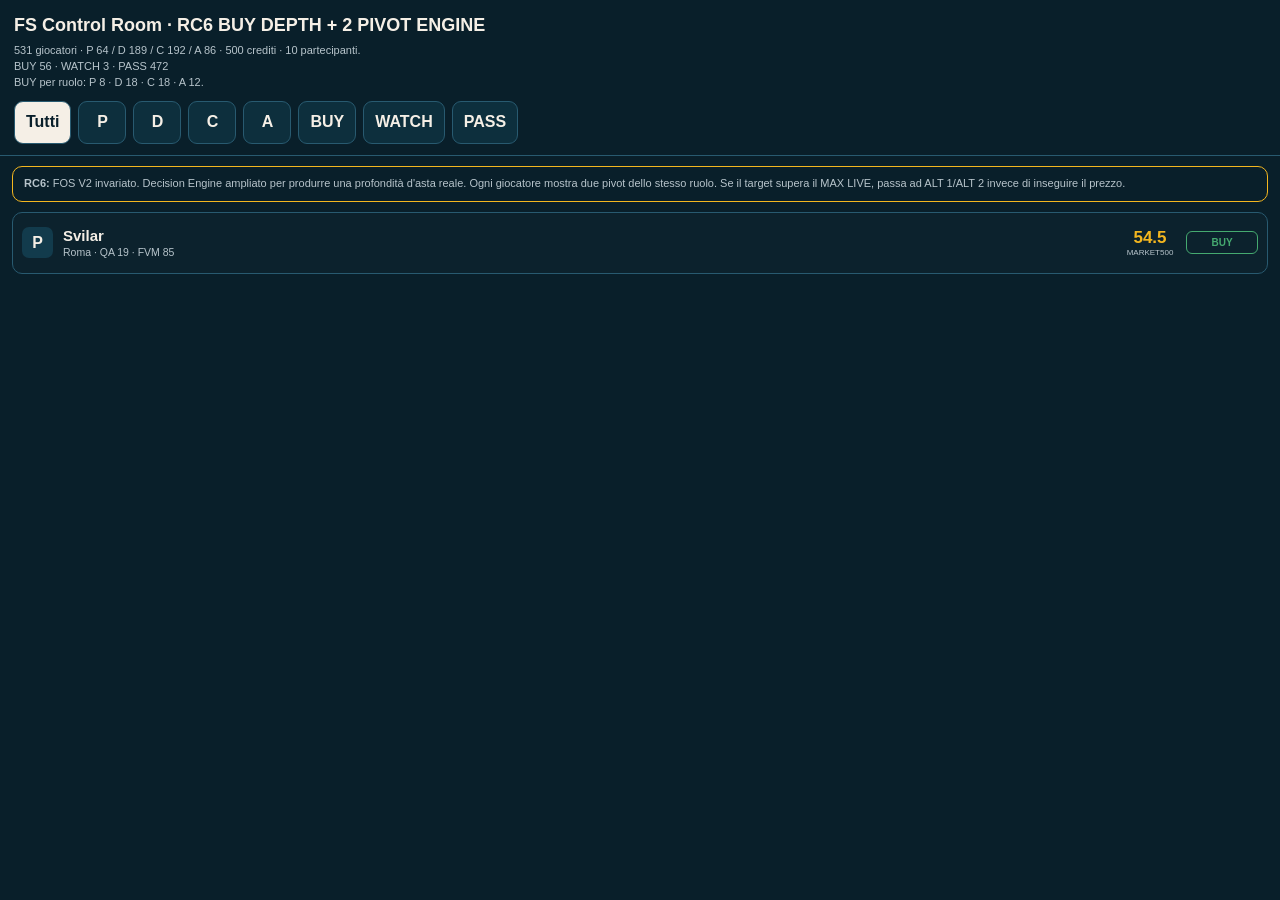
==== dashboard-rc6.html @ b79123eb "web: add stable RC6 dashboard entrypoint" ====
<!doctype html><html lang="it"><head><meta charset="utf-8"><meta name="viewport" content="width=device-width,initial-scale=1,viewport-fit=cover"><meta name="theme-color" content="#091f2a"><meta http-equiv="refresh" content="0; url=./FS_Control_Room_iPhone_V3_9_6_RC6_BUY_DEPTH_2_PIVOT_ENGINE_07SEP2026.html"><title>FantaSegreto RC6 Dashboard</title><style>body{font-family:-apple-system,BlinkMacSystemFont,"Segoe UI",sans-serif;background:#091f2a;color:#f5efe6;margin:0;display:grid;place-items:center;min-height:100vh;padding:24px;text-align:center}a{color:#f3b61f}</style></head><body><main><h1>FantaSegreto RC6</h1><p>Apertura Dashboard…</p><p><a href="./FS_Control_Room_iPhone_V3_9_6_RC6_BUY_DEPTH_2_PIVOT_ENGINE_07SEP2026.html">Apri manualmente la Dashboard RC6</a></p></main></body></html>
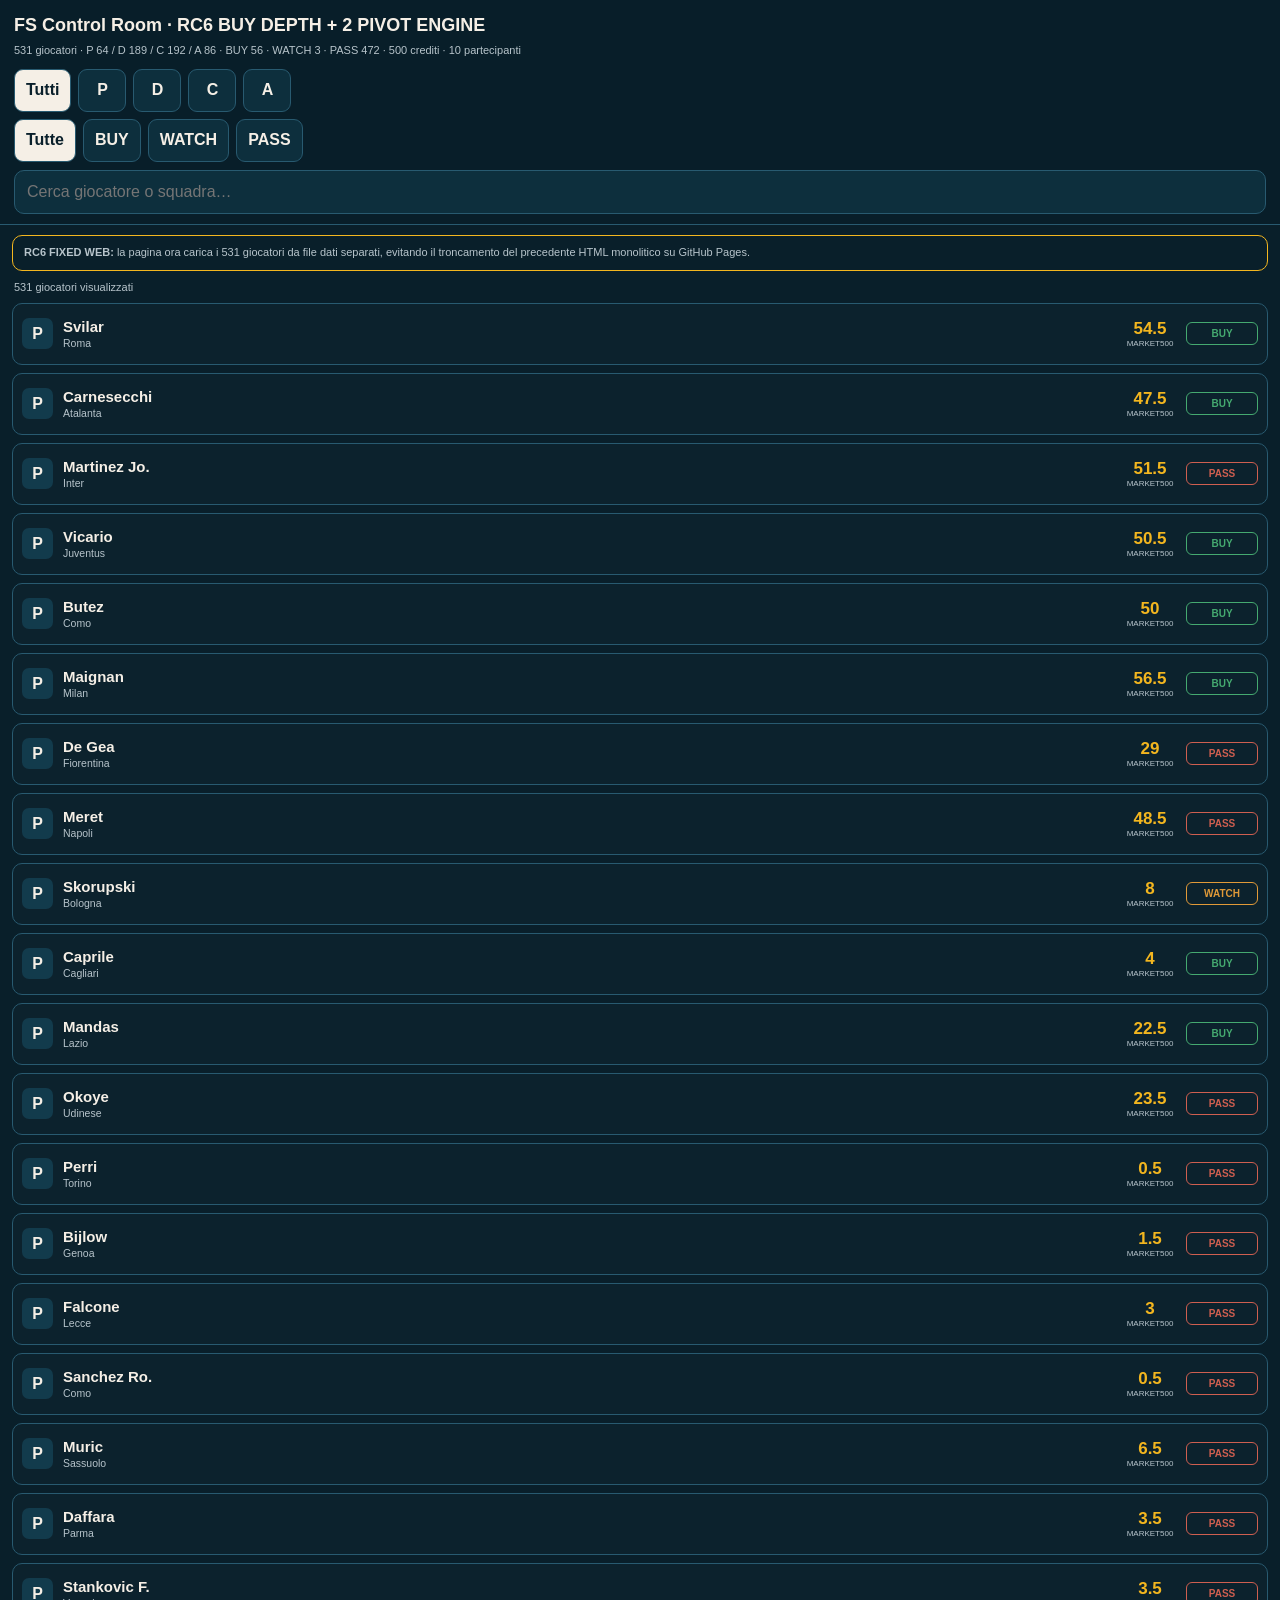
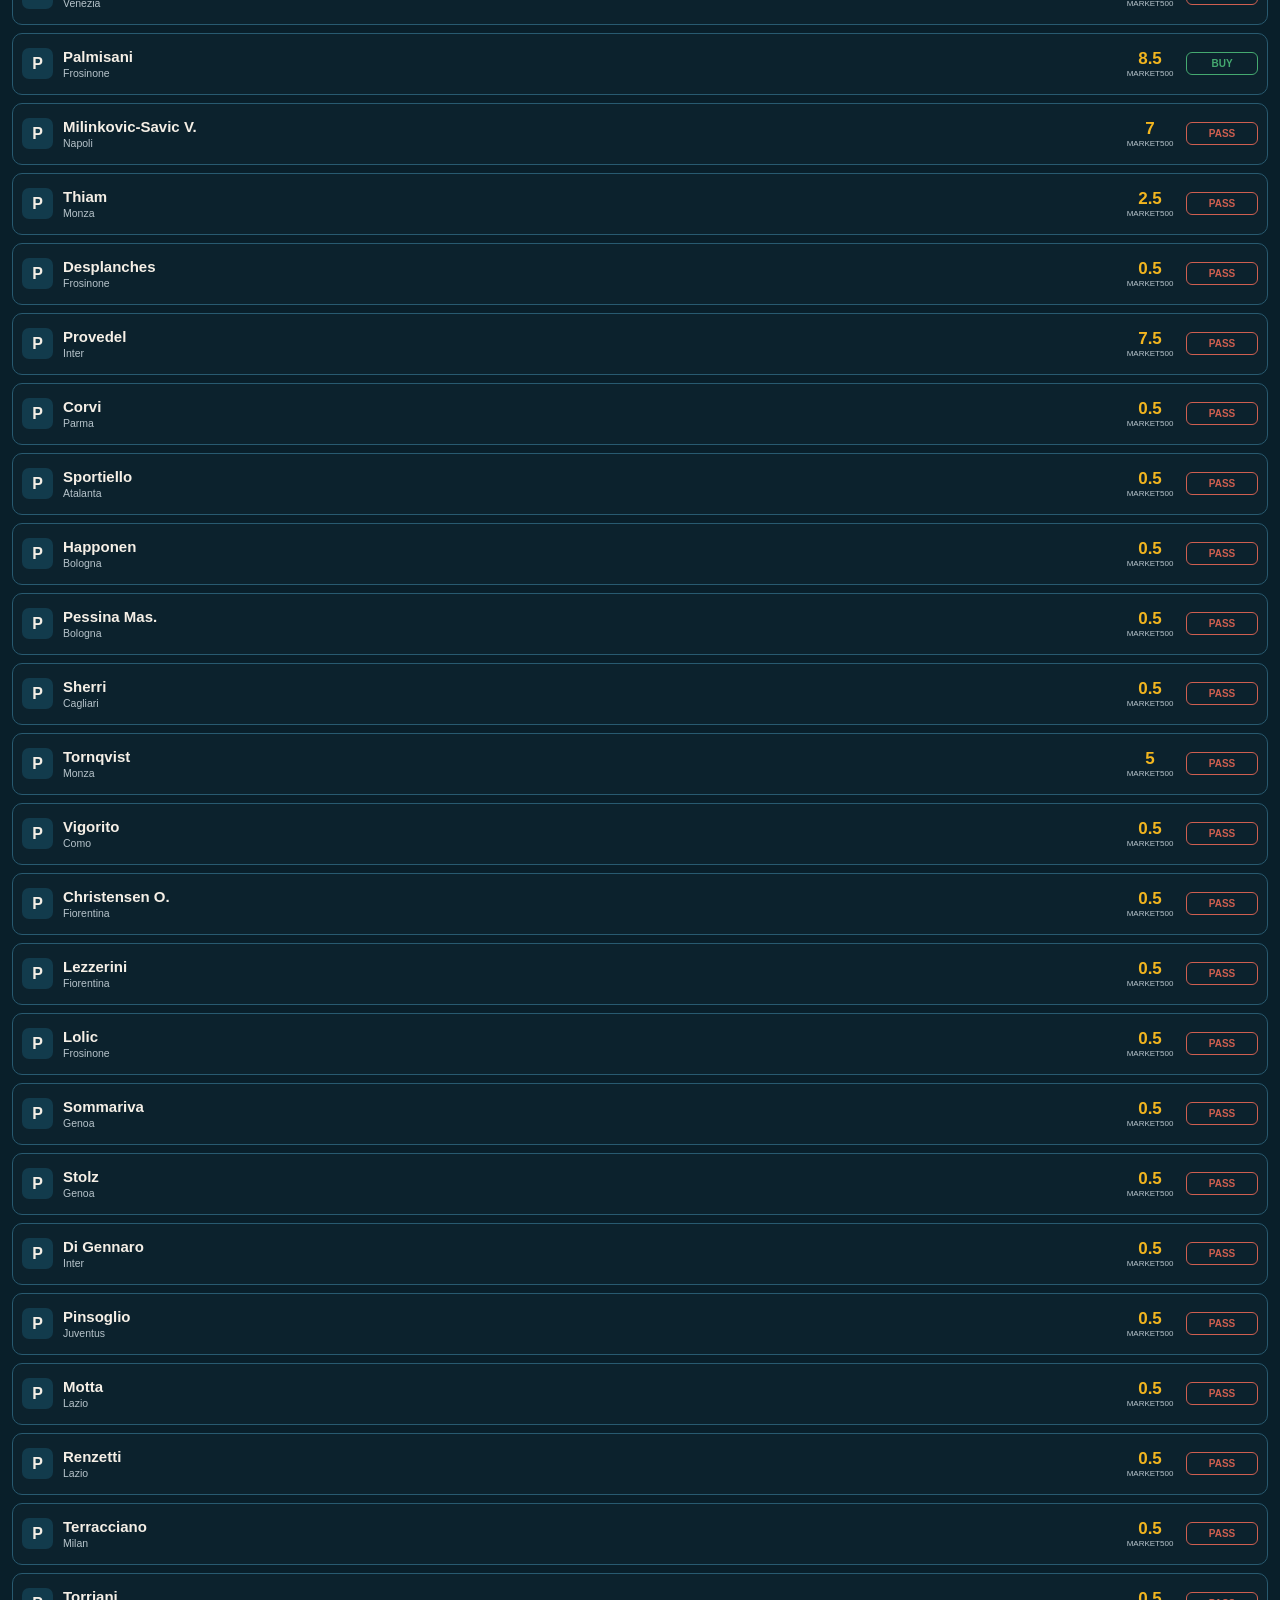
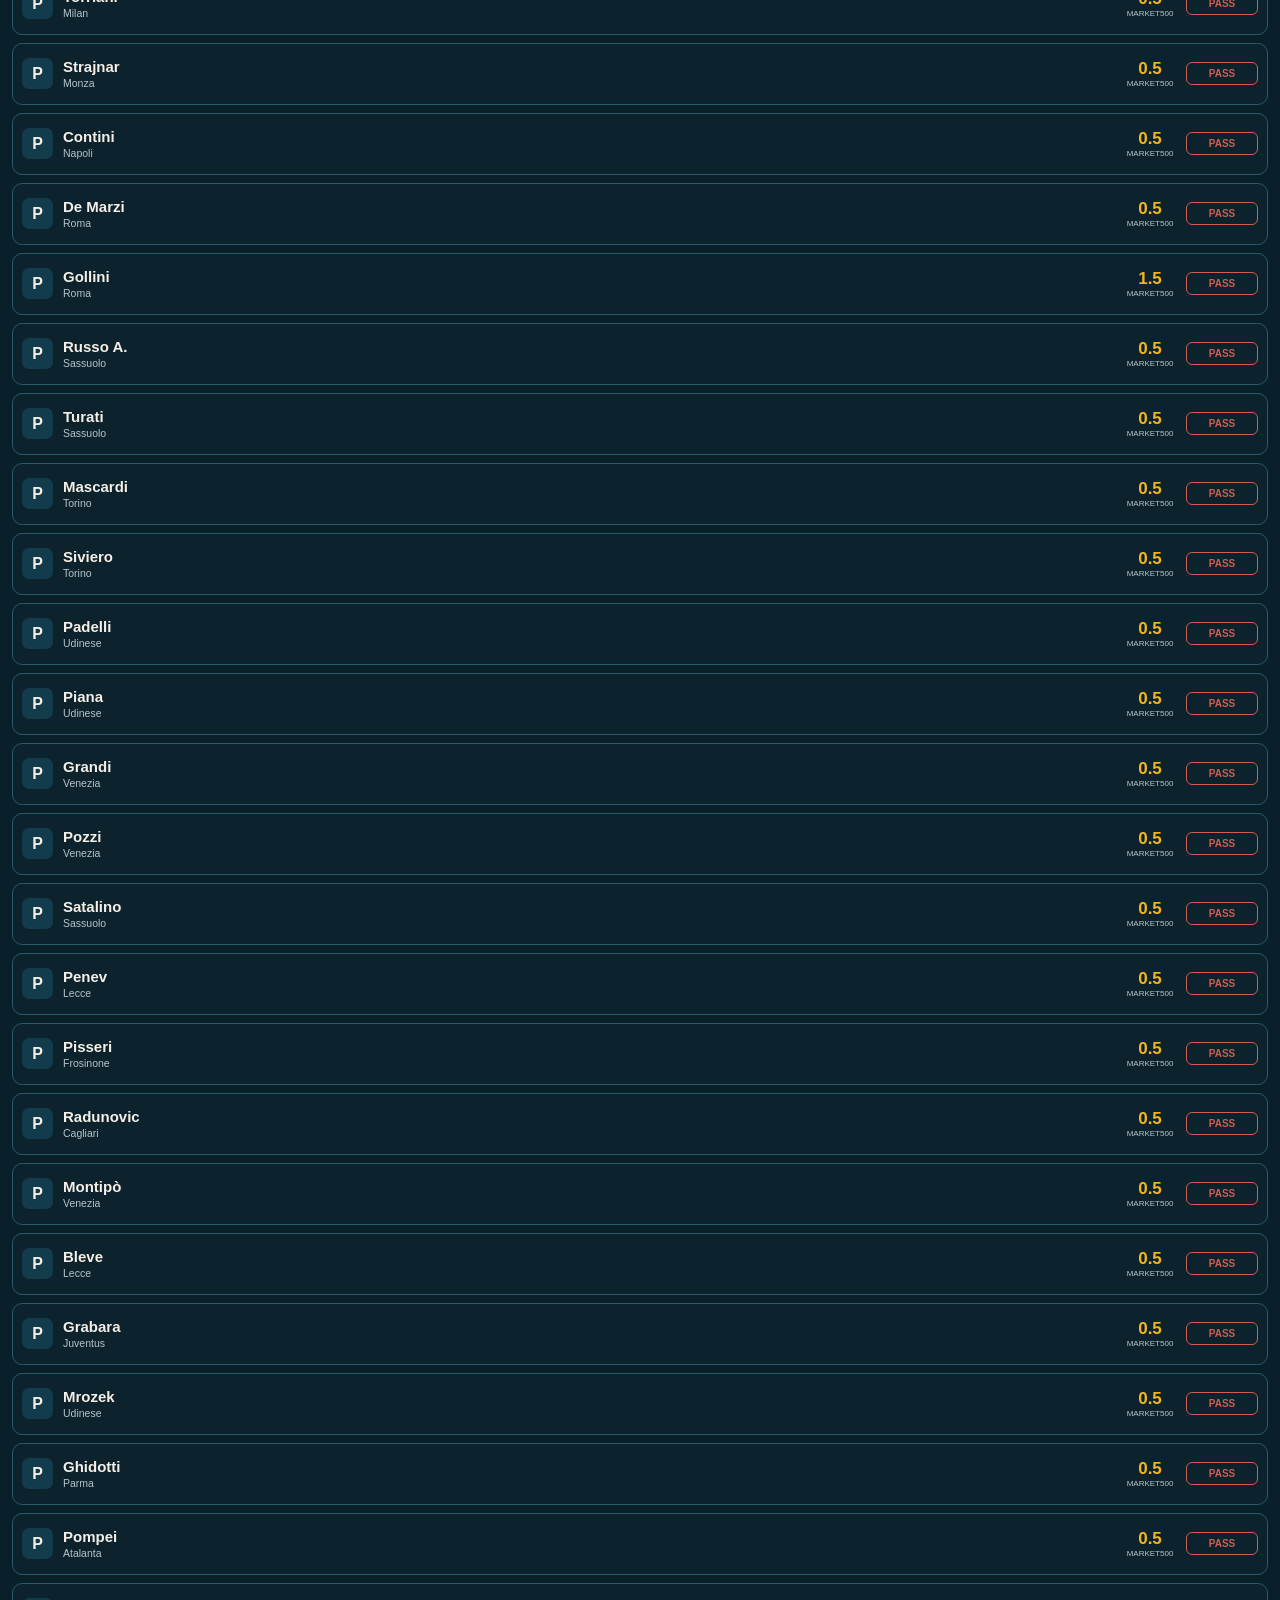
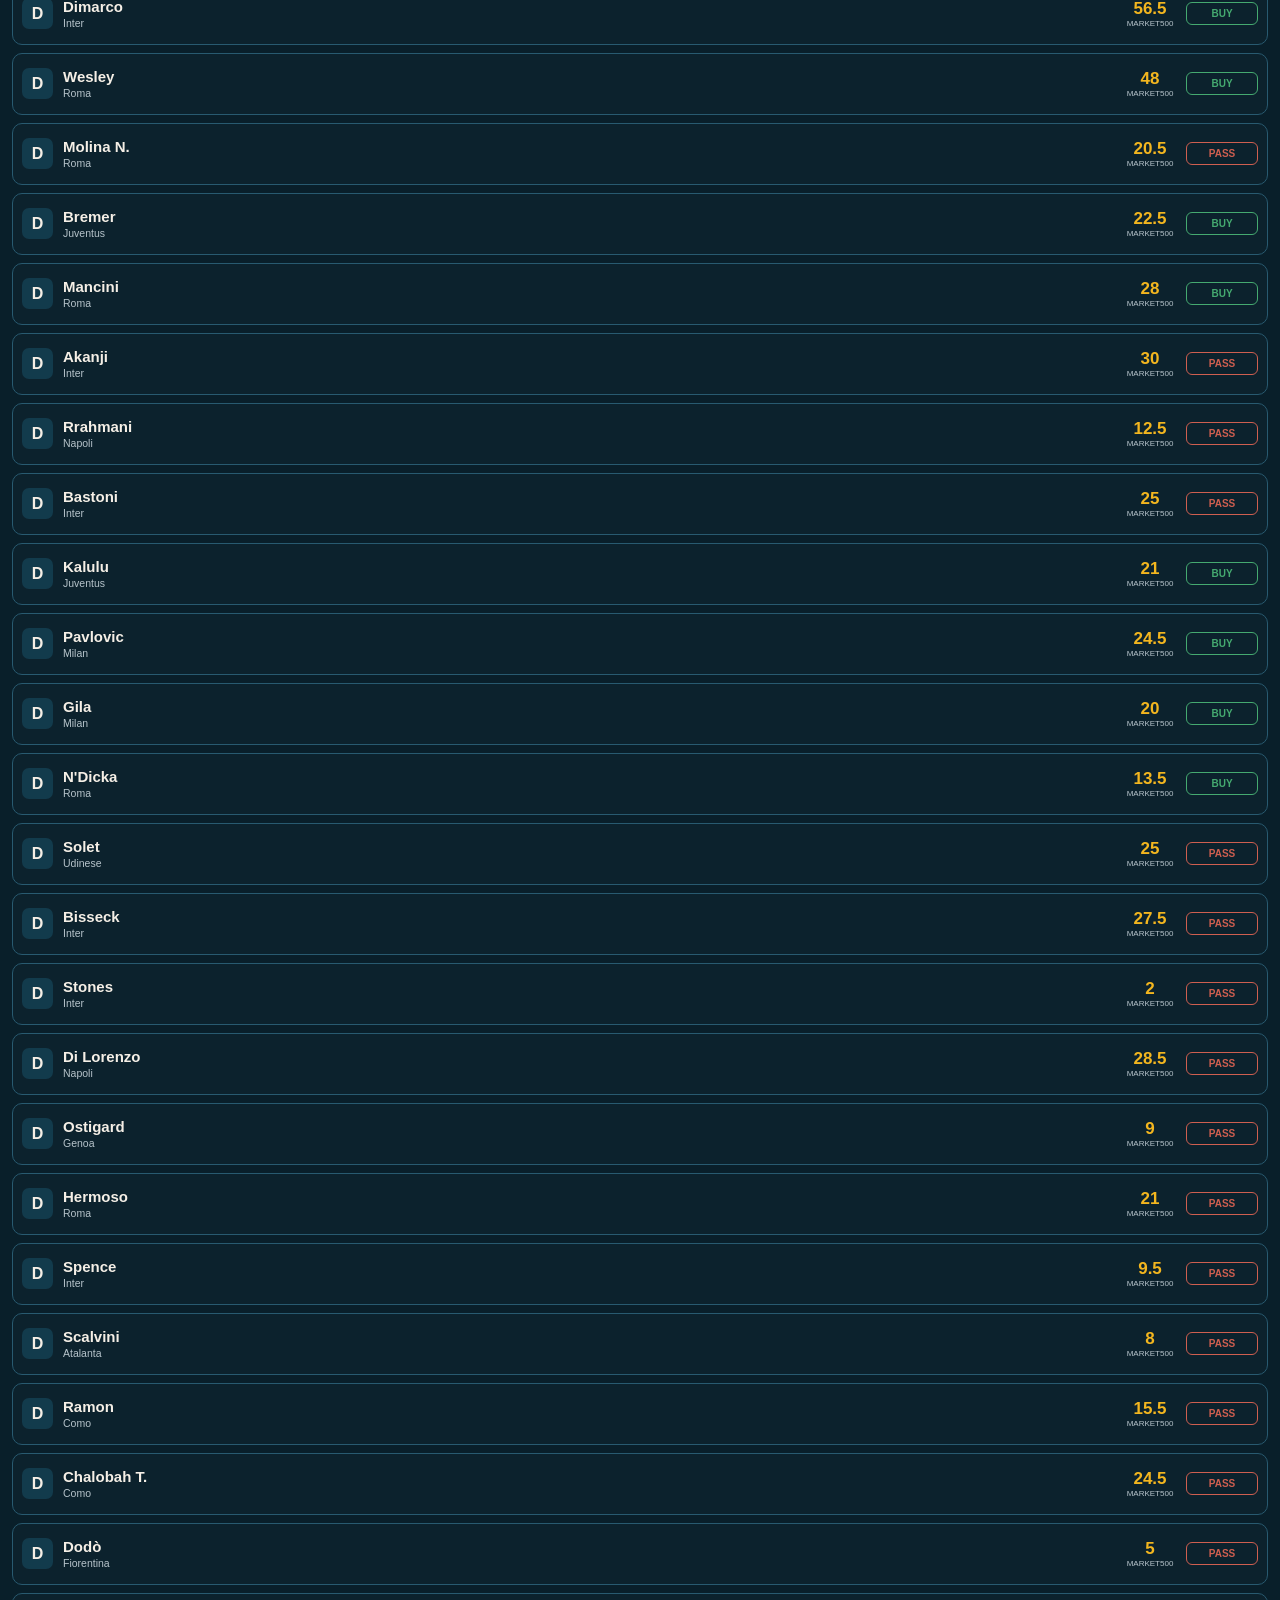
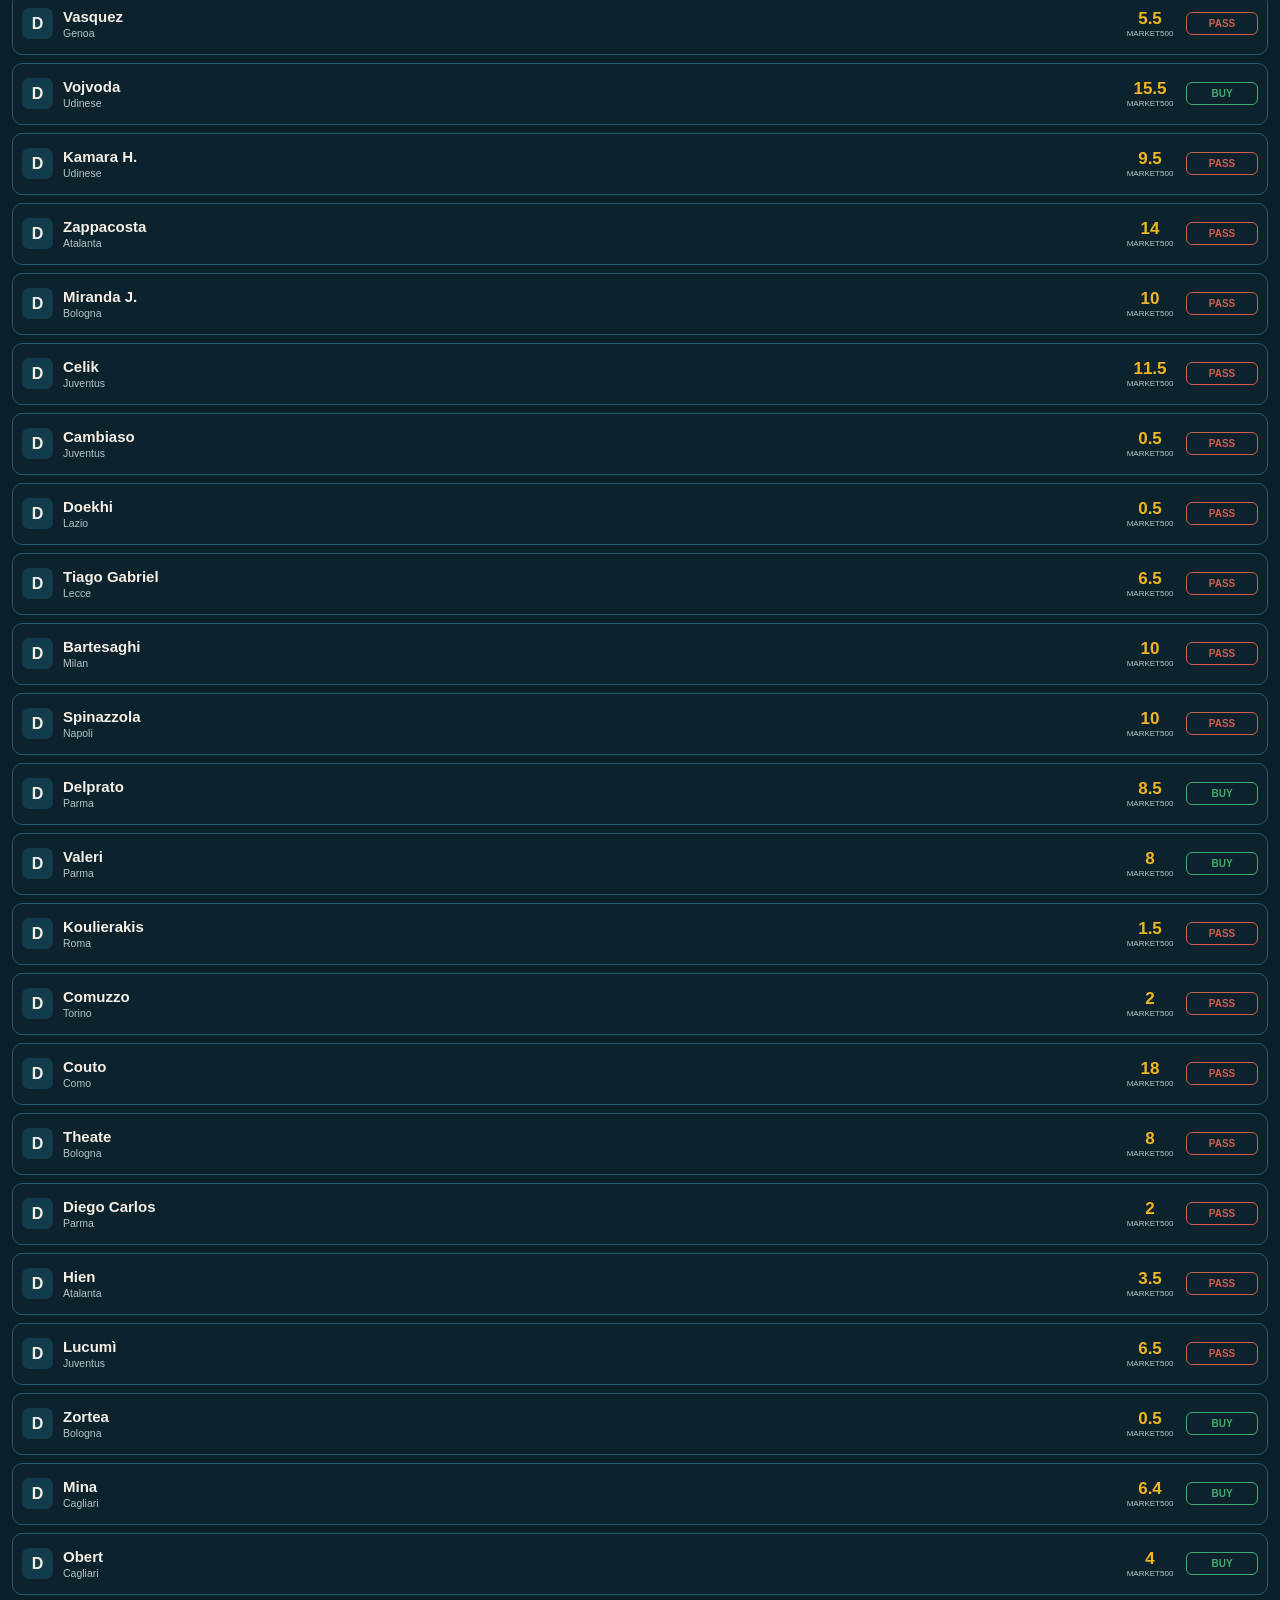
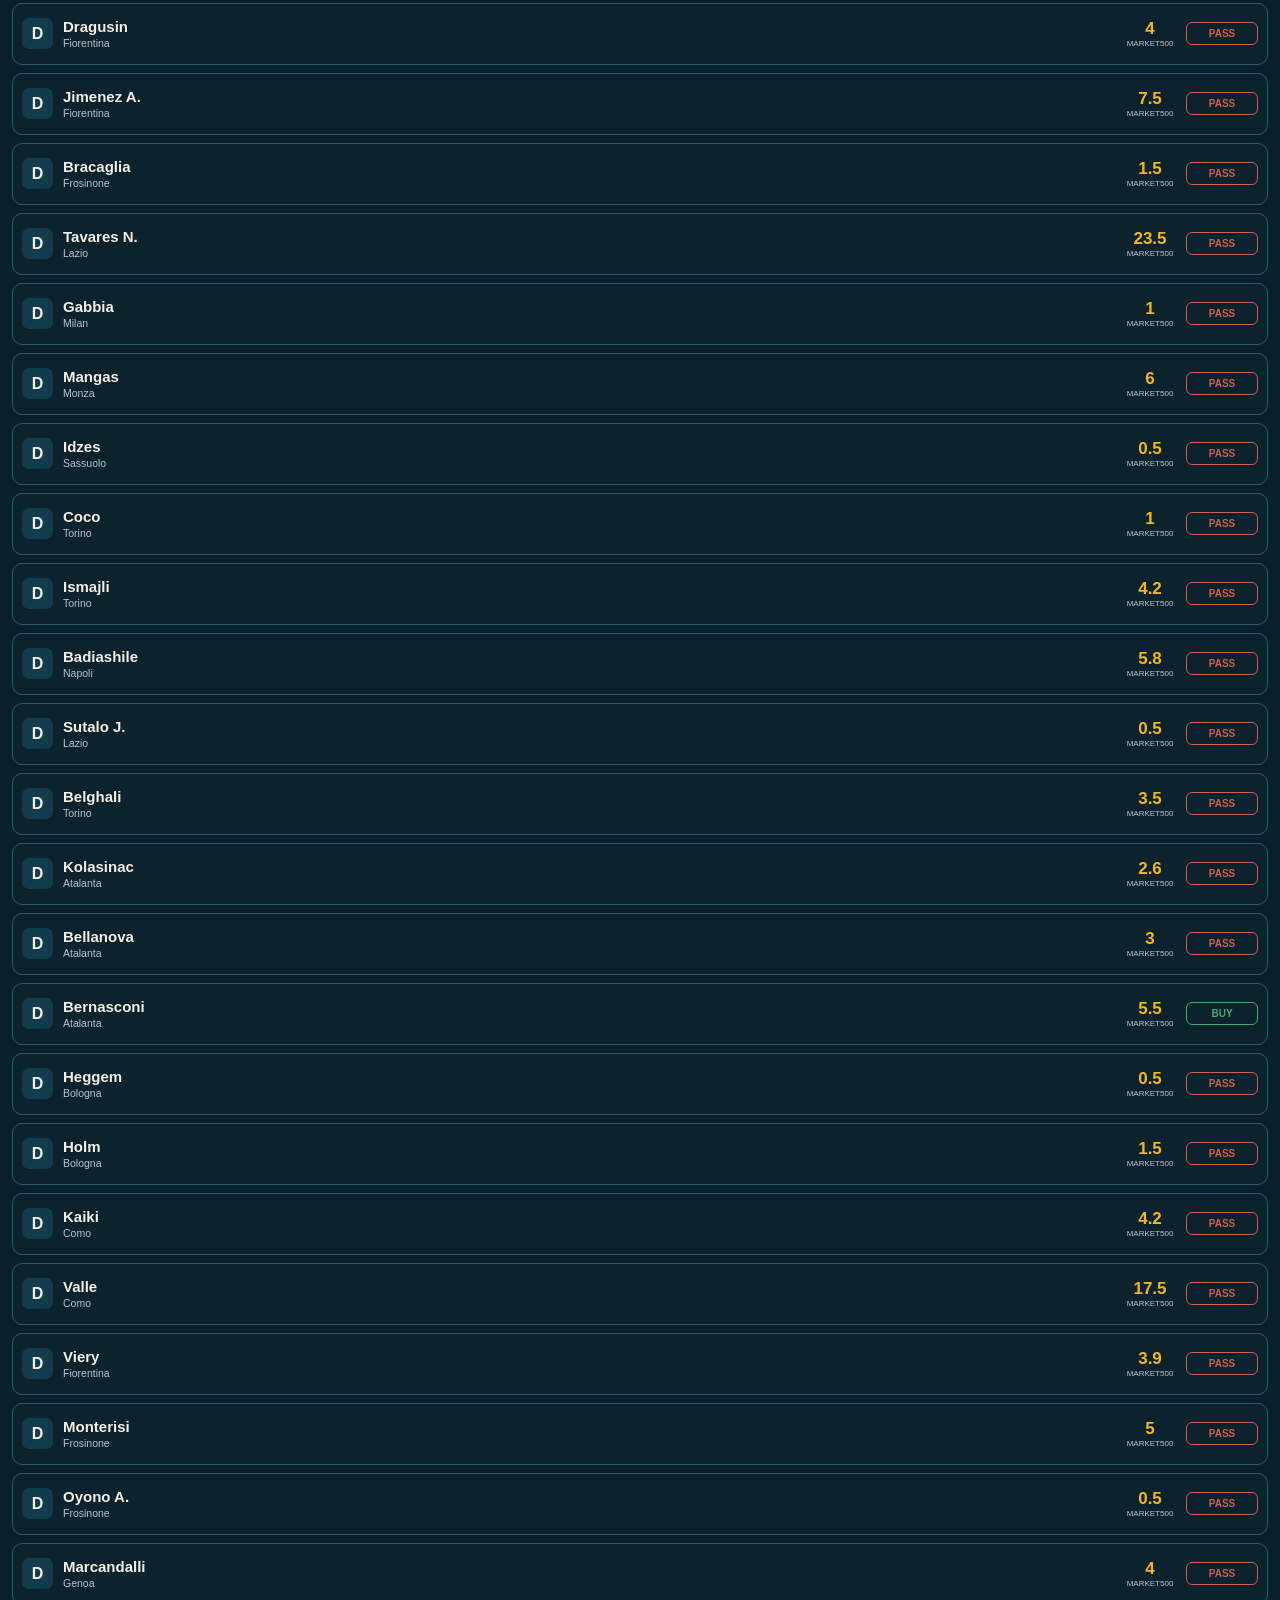
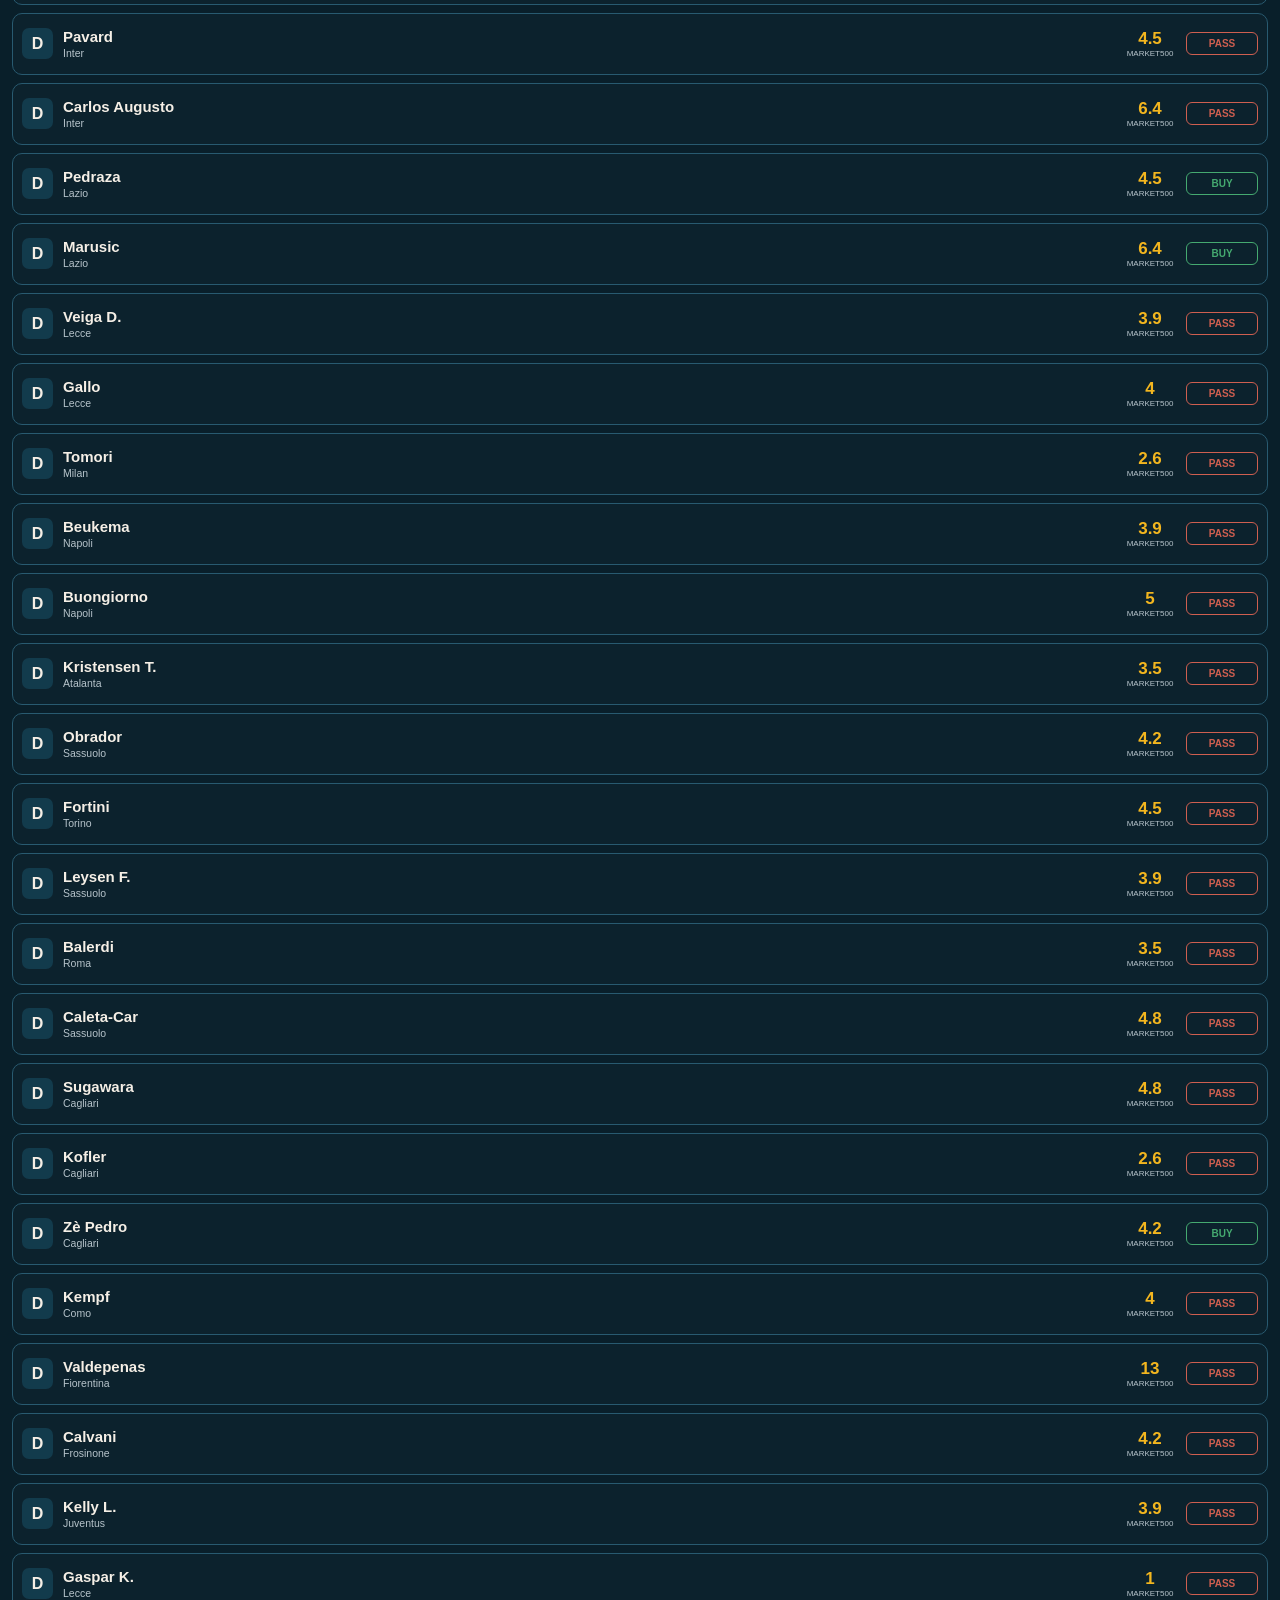
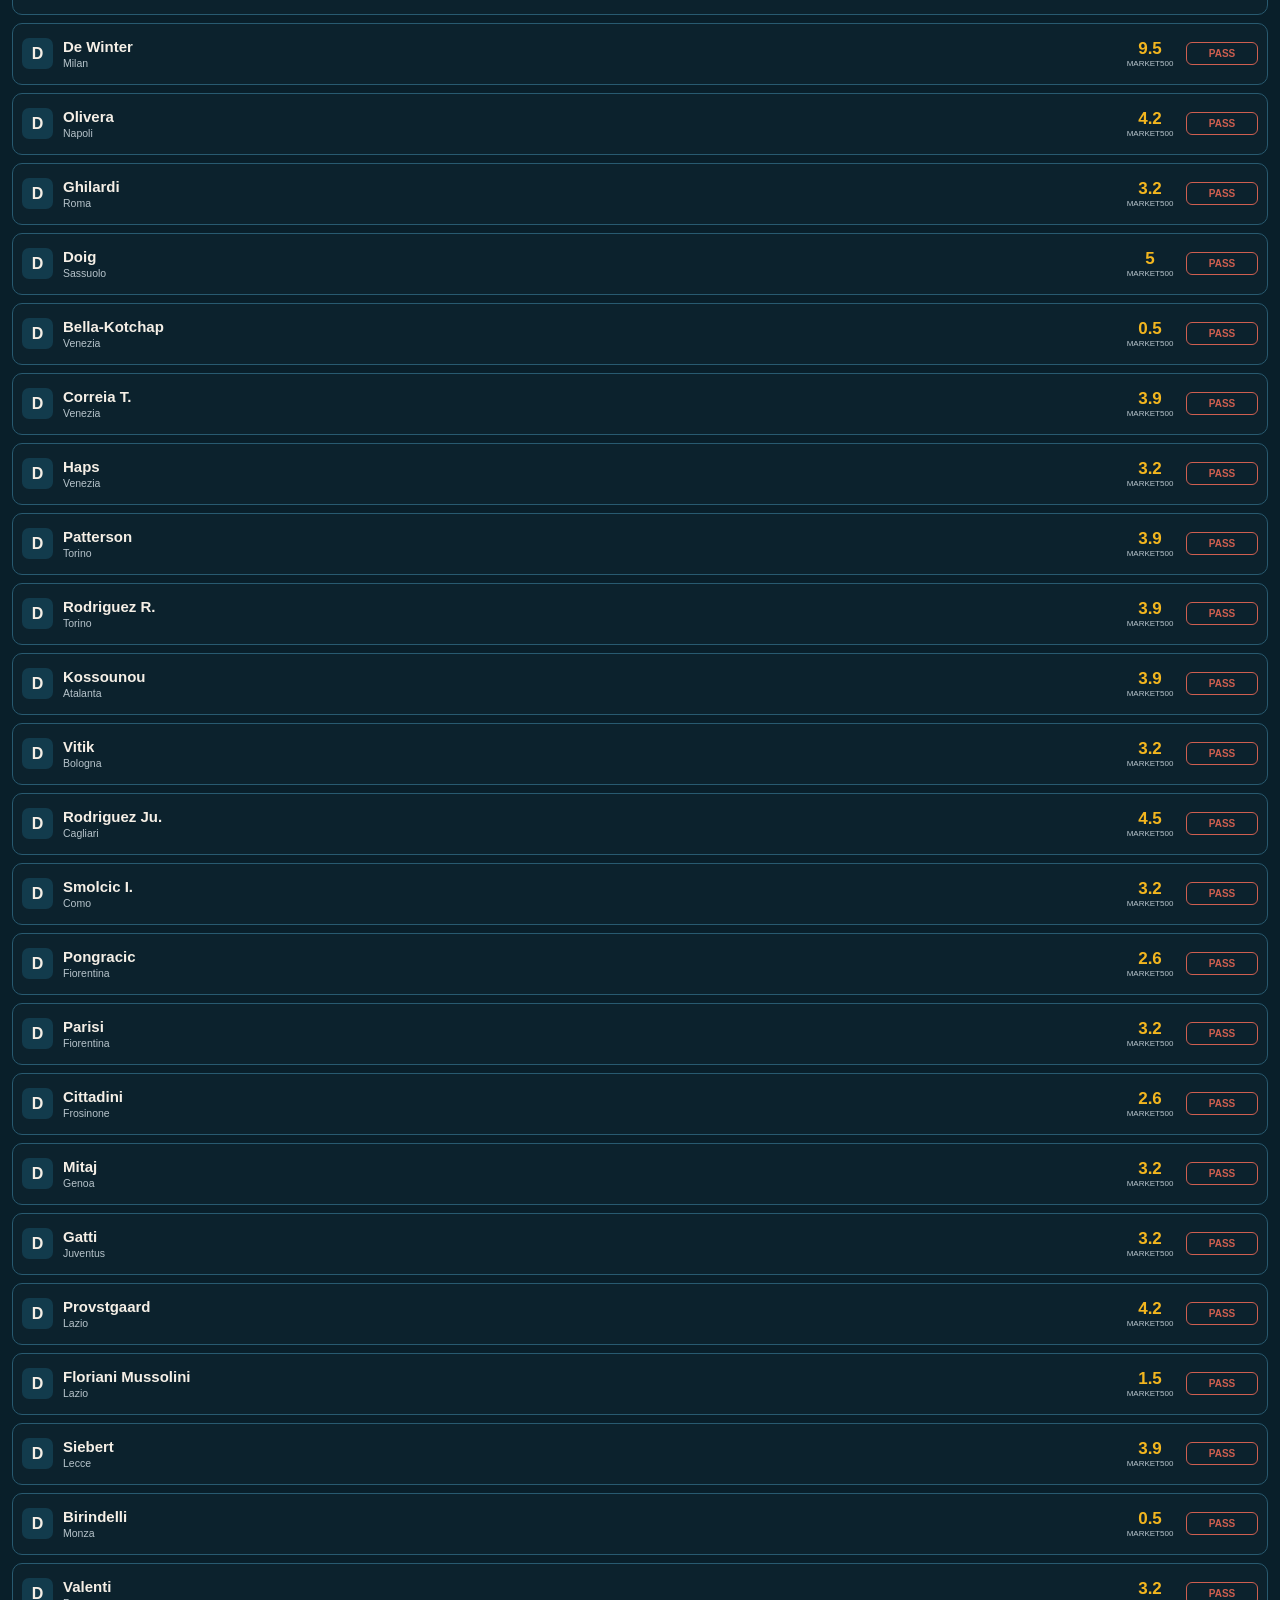
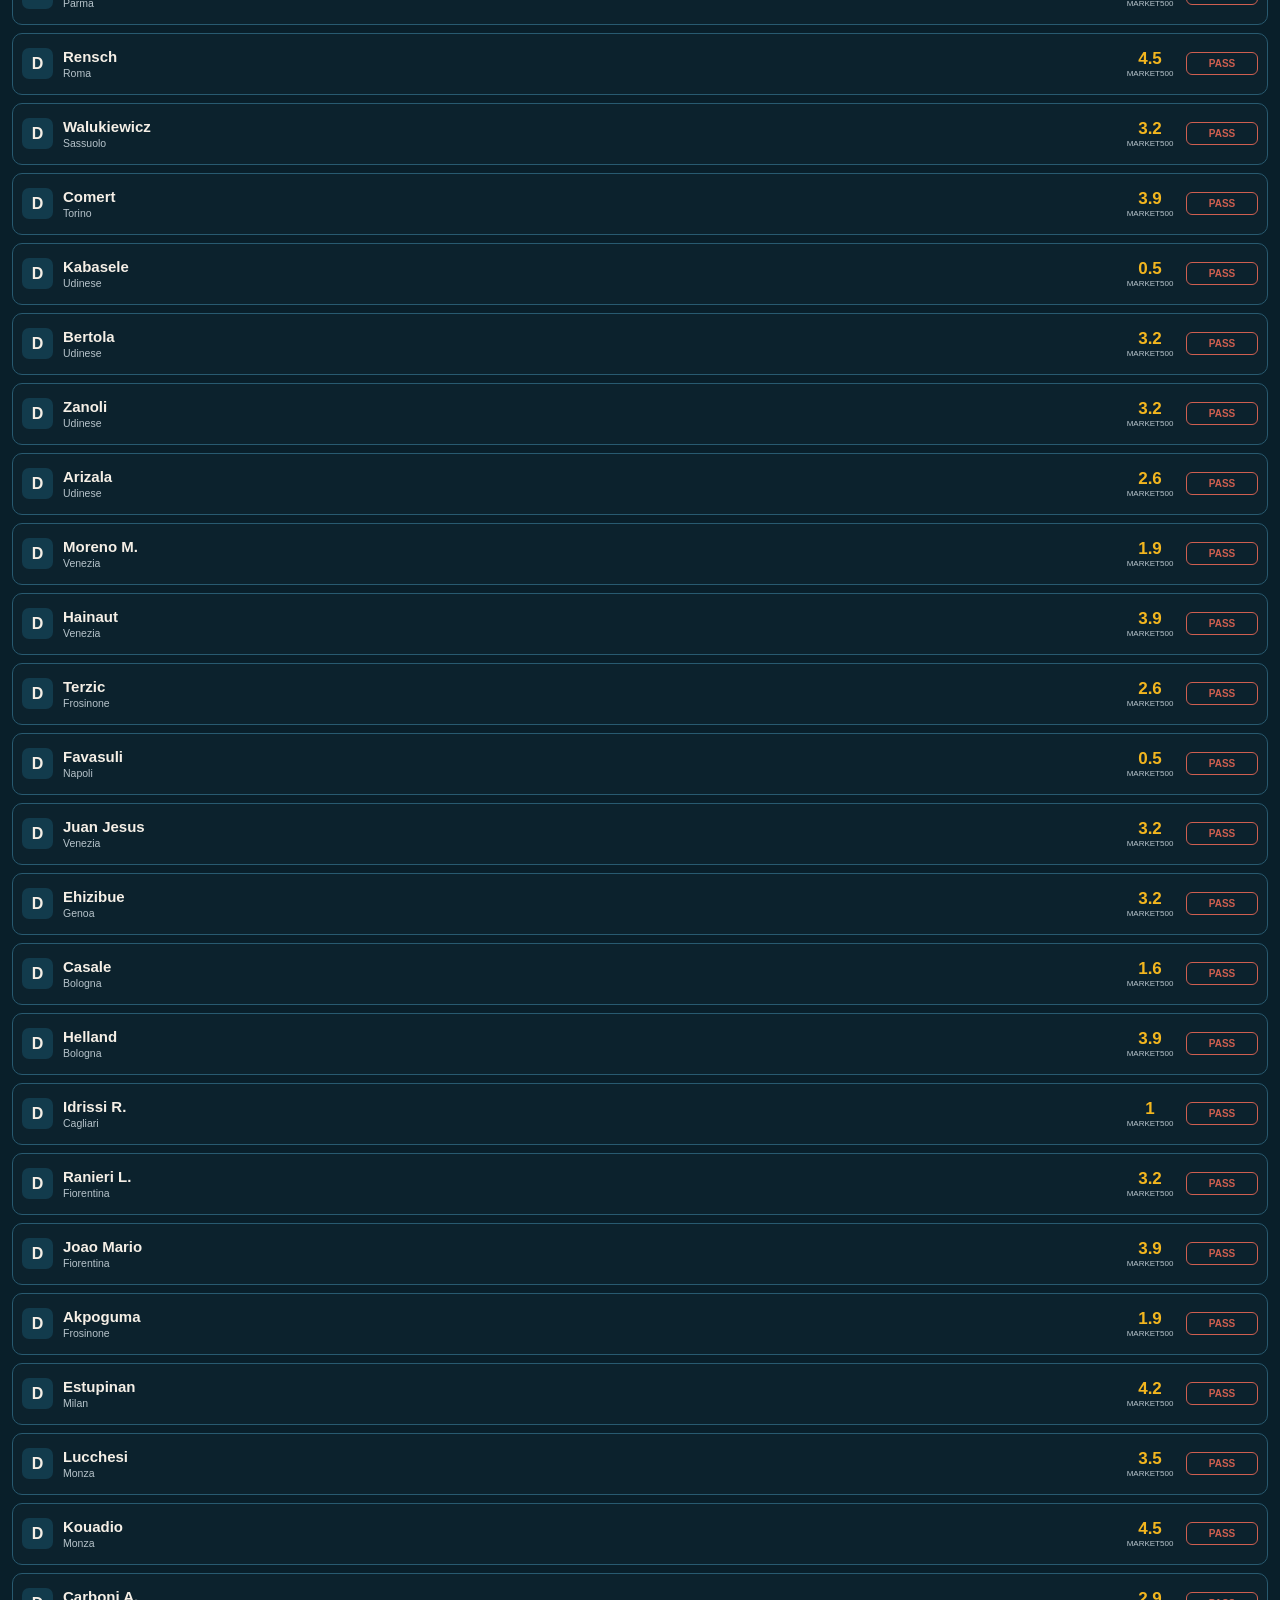
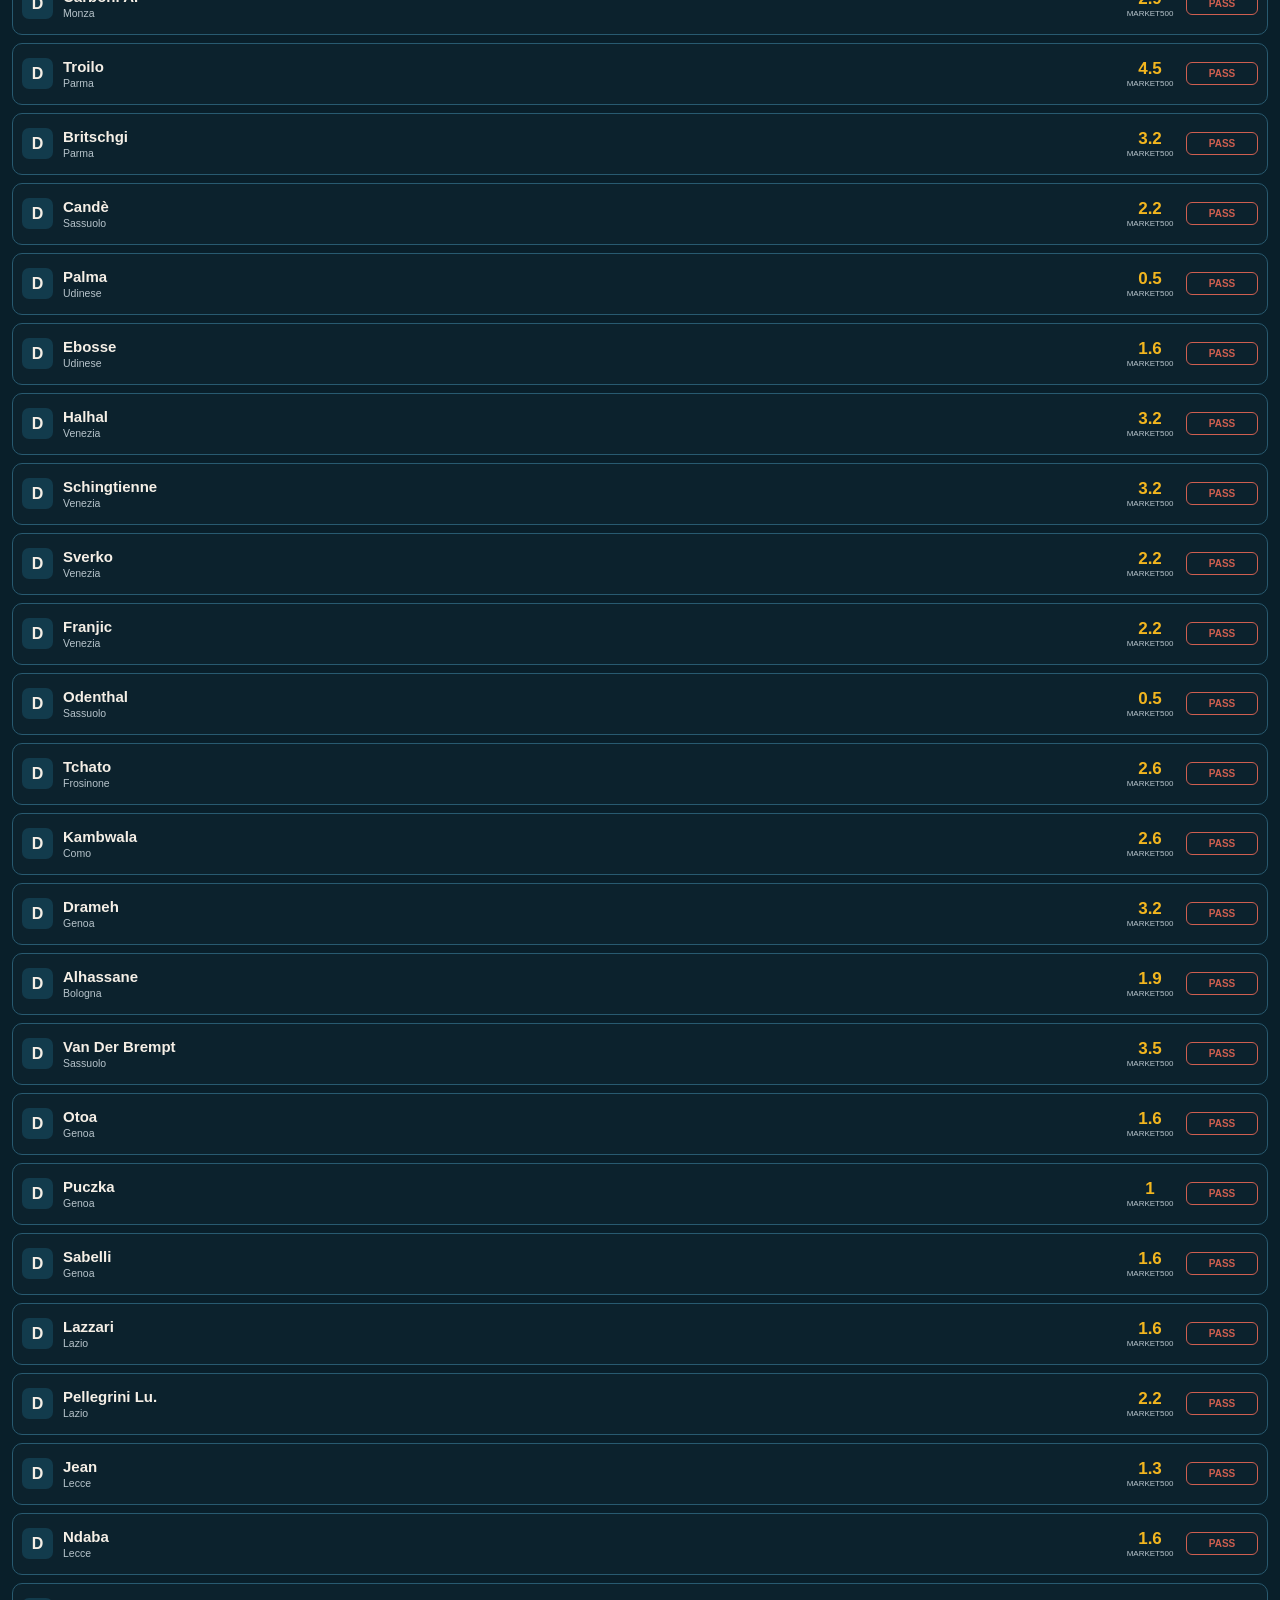
==== commit 9847b093: "pages: fix RC6 dashboard with chunked 531-player loader" ====
--- a/dashboard-rc6.html
+++ b/dashboard-rc6.html
@@ -1 +1,83 @@
-<!doctype html><html lang="it"><head><meta charset="utf-8"><meta name="viewport" content="width=device-width,initial-scale=1,viewport-fit=cover"><meta name="theme-color" content="#091f2a"><meta http-equiv="refresh" content="0; url=./FS_Control_Room_iPhone_V3_9_6_RC6_BUY_DEPTH_2_PIVOT_ENGINE_07SEP2026.html"><title>FantaSegreto RC6 Dashboard</title><style>body{font-family:-apple-system,BlinkMacSystemFont,"Segoe UI",sans-serif;background:#091f2a;color:#f5efe6;margin:0;display:grid;place-items:center;min-height:100vh;padding:24px;text-align:center}a{color:#f3b61f}</style></head><body><main><h1>FantaSegreto RC6</h1><p>Apertura Dashboard…</p><p><a href="./FS_Control_Room_iPhone_V3_9_6_RC6_BUY_DEPTH_2_PIVOT_ENGINE_07SEP2026.html">Apri manualmente la Dashboard RC6</a></p></main></body></html>+<!doctype html>
+<html lang="it">
+<head>
+<meta charset="utf-8">
+<meta name="viewport" content="width=device-width,initial-scale=1,viewport-fit=cover">
+<meta name="theme-color" content="#091f2a">
+<title>FantaSegreto RC6 Dashboard</title>
+<style>
+:root{--bg:#091f2a;--panel:#123b4c;--panel2:#0d2f3d;--line:#285a70;--text:#f5efe6;--muted:#b7c4cb;--gold:#f3b61f;--green:#45aa70;--amber:#e19a38;--red:#cf5f50;font-family:-apple-system,BlinkMacSystemFont,"Segoe UI",Roboto,Arial,sans-serif}
+*{box-sizing:border-box}body{margin:0;background:var(--bg);color:var(--text);padding-bottom:40px}
+header{position:sticky;top:0;z-index:20;background:#091f2af2;backdrop-filter:blur(18px);padding:15px 14px 10px;border-bottom:1px solid var(--line)}
+h1{font-size:18px;margin:0 0 7px}.meta{font-size:11px;color:var(--muted);line-height:1.45;margin-bottom:10px}.controls{display:flex;gap:7px;flex-wrap:wrap}
+button,input{font:inherit}.controls button{min-width:48px;min-height:43px;padding:0 11px;border:1px solid var(--line);border-radius:9px;background:var(--panel2);color:var(--text);font-weight:800}
+.controls button.on{background:var(--text);color:var(--bg)}.search{width:100%;margin-top:8px;min-height:44px;border:1px solid var(--line);border-radius:10px;background:var(--panel2);color:var(--text);padding:0 12px;font-size:16px}
+main{padding:10px 12px}.notice{border:1px solid var(--gold);border-radius:10px;padding:9px 11px;color:var(--muted);font-size:11px;line-height:1.45;margin-bottom:10px}
+.status{font-size:11px;color:var(--muted);margin:6px 2px 10px}.list{display:grid;gap:8px}
+.player{border:1px solid var(--line);border-radius:10px;overflow:hidden;background:rgba(255,255,255,.012)}
+.player summary{list-style:none;display:grid;grid-template-columns:34px minmax(0,1fr) 58px 72px;gap:7px;align-items:center;min-height:60px;padding:8px 9px;cursor:pointer}
+.player summary::-webkit-details-marker{display:none}.role{width:31px;height:31px;border-radius:7px;background:var(--panel);display:flex;align-items:center;justify-content:center;font-weight:900}
+.who b,.who small{display:block}.who b{font-size:15px}.who small{font-size:10.5px;color:var(--muted);margin-top:2px}.price{text-align:center}.price b,.price small{display:block}.price b{color:var(--gold);font-size:17px}.price small{font-size:8px;color:var(--muted)}
+.dec{font-size:10px;font-weight:900;text-align:center;border:1px solid currentColor;border-radius:6px;padding:5px 2px}.BUY{color:var(--green)}.WATCH{color:var(--amber)}.PASS{color:var(--red)}
+.detail{border-top:1px solid var(--line);background:var(--panel);padding:11px}.grid{display:grid;grid-template-columns:repeat(3,1fr);gap:1px;background:var(--line);border:1px solid var(--line);border-radius:8px;overflow:hidden;margin-bottom:9px}
+.grid div{background:var(--panel);padding:8px;text-align:center}.grid span{display:block;color:var(--muted);font-size:8px;text-transform:uppercase;letter-spacing:.05em}.grid b{display:block;margin-top:3px;font-size:18px}
+.pivots{display:grid;grid-template-columns:1fr 1fr;gap:8px}.pivot{border:1px solid var(--line);border-radius:8px;padding:9px;background:var(--panel2)}.pivot b{display:block}.pivot small{color:var(--muted);font-size:10px}
+@media(max-width:390px){.player summary{grid-template-columns:32px minmax(0,1fr) 54px 64px}.pivots{grid-template-columns:1fr}.grid{grid-template-columns:1fr 1fr 1fr}}
+</style>
+</head>
+<body>
+<header>
+<h1>FS Control Room · RC6 BUY DEPTH + 2 PIVOT ENGINE</h1>
+<div class="meta" id="meta">Caricamento registry RC6…</div>
+<div class="controls" id="roles">
+<button data-role="ALL" class="on">Tutti</button><button data-role="P">P</button><button data-role="D">D</button><button data-role="C">C</button><button data-role="A">A</button>
+</div>
+<div class="controls" id="decisions" style="margin-top:7px">
+<button data-dec="ALL" class="on">Tutte</button><button data-dec="BUY">BUY</button><button data-dec="WATCH">WATCH</button><button data-dec="PASS">PASS</button>
+</div>
+<input id="q" class="search" type="search" placeholder="Cerca giocatore o squadra…">
+</header>
+<main>
+<div class="notice"><b>RC6 FIXED WEB:</b> la pagina ora carica i 531 giocatori da file dati separati, evitando il troncamento del precedente HTML monolitico su GitHub Pages.</div>
+<div class="status" id="status">Caricamento…</div>
+<section id="list" class="list"></section>
+</main>
+<script>
+(()=>{
+const files=["rc6-P.json","rc6-D1.json","rc6-D2.json","rc6-C1.json","rc6-C2.json","rc6-A.json"];
+let rows=[],role="ALL",decision="ALL";
+const esc=s=>String(s??"").replace(/[&<>"']/g,m=>({"&":"&amp;","<":"&lt;",">":"&gt;","\"":"&quot;","'":"&#39;"}[m]));
+function norm(r){
+ const nested=Array.isArray(r[8]);
+ return {name:r[0],role:r[1],team:r[2],market:Number(r[3]),decision:r[4],fos:Number(r[5]),risk:Number(r[6]),max:Number(r[7]),
+   a1:nested?r[8][0]:r[8],a1max:nested?Number(r[8][2]):Number(r[9]),
+   a2:nested?r[9][0]:r[10],a2max:nested?Number(r[9][2]):Number(r[11])};
+}
+function render(){
+ const q=document.getElementById("q").value.trim().toLowerCase();
+ const v=rows.filter(x=>(role==="ALL"||x.role===role)&&(decision==="ALL"||x.decision===decision)&&(!q||(x.name+" "+x.team).toLowerCase().includes(q)));
+ document.getElementById("status").textContent=v.length+" giocatori visualizzati";
+ document.getElementById("list").innerHTML=v.map(x=>`
+ <details class="player">
+  <summary>
+   <span class="role">${esc(x.role)}</span>
+   <span class="who"><b>${esc(x.name)}</b><small>${esc(x.team)}</small></span>
+   <span class="price"><b>${x.market}</b><small>MARKET500</small></span>
+   <span class="dec ${esc(x.decision)}">${esc(x.decision)}</span>
+  </summary>
+  <div class="detail">
+   <div class="grid"><div><span>FOS V2</span><b>${x.fos}</b></div><div><span>Risk</span><b>${x.risk}</b></div><div><span>MAX LIVE</span><b>${x.max}</b></div></div>
+   <div class="pivots"><div class="pivot"><b>ALT 1 · ${esc(x.a1)}</b><small>MAX ${x.a1max}</small></div><div class="pivot"><b>ALT 2 · ${esc(x.a2)}</b><small>MAX ${x.a2max}</small></div></div>
+  </div>
+ </details>`).join("");
+}
+Promise.all(files.map(f=>fetch(f,{cache:"no-store"}).then(r=>{if(!r.ok)throw new Error(f+" "+r.status);return r.json()})))
+.then(parts=>{rows=parts.flat().map(norm);const c={P:0,D:0,C:0,A:0,BUY:0,WATCH:0,PASS:0};rows.forEach(x=>{c[x.role]++;c[x.decision]++});
+ document.getElementById("meta").textContent=`${rows.length} giocatori · P ${c.P} / D ${c.D} / C ${c.C} / A ${c.A} · BUY ${c.BUY} · WATCH ${c.WATCH} · PASS ${c.PASS} · 500 crediti · 10 partecipanti`;render();})
+.catch(e=>{document.getElementById("status").textContent="Errore caricamento dati: "+e.message;});
+document.getElementById("roles").addEventListener("click",e=>{if(!e.target.dataset.role)return;role=e.target.dataset.role;document.querySelectorAll("#roles button").forEach(b=>b.classList.toggle("on",b===e.target));render();});
+document.getElementById("decisions").addEventListener("click",e=>{if(!e.target.dataset.dec)return;decision=e.target.dataset.dec;document.querySelectorAll("#decisions button").forEach(b=>b.classList.toggle("on",b===e.target));render();});
+document.getElementById("q").addEventListener("input",render);
+})();
+</script>
+</body></html>
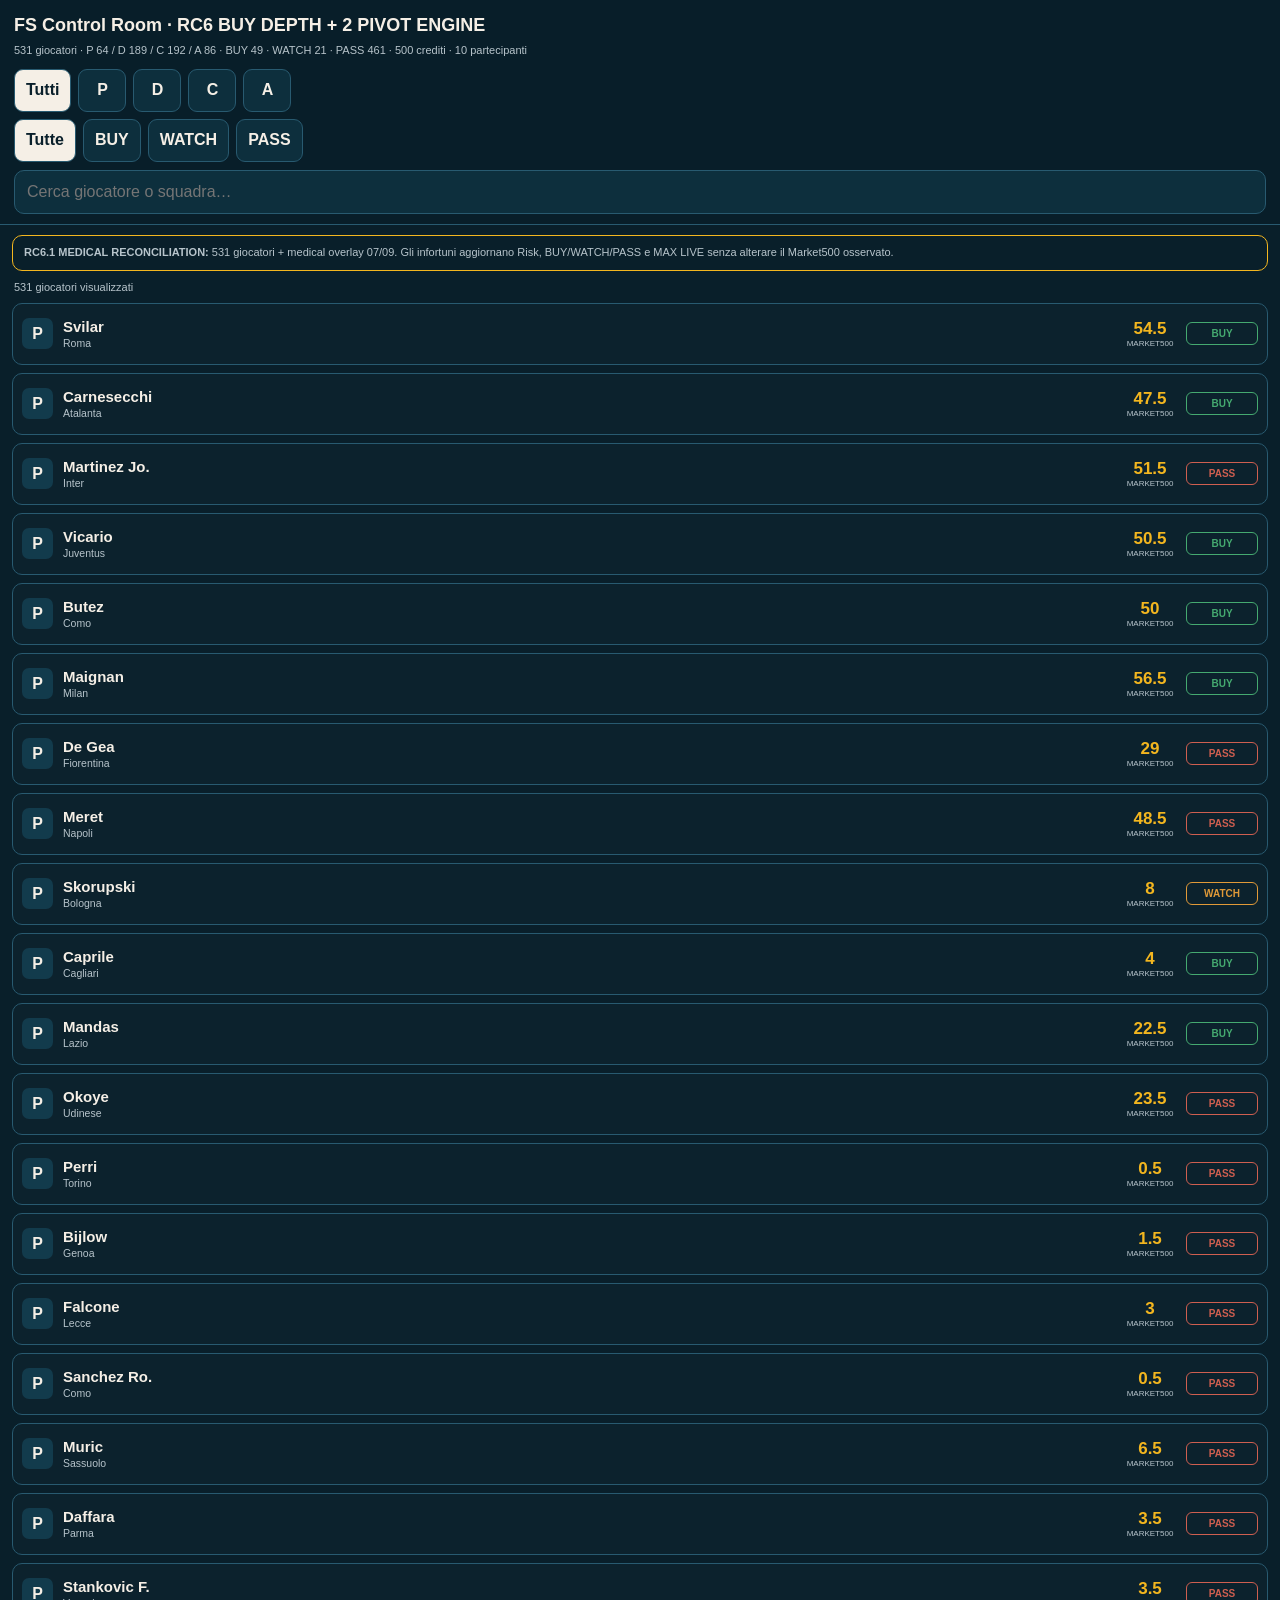
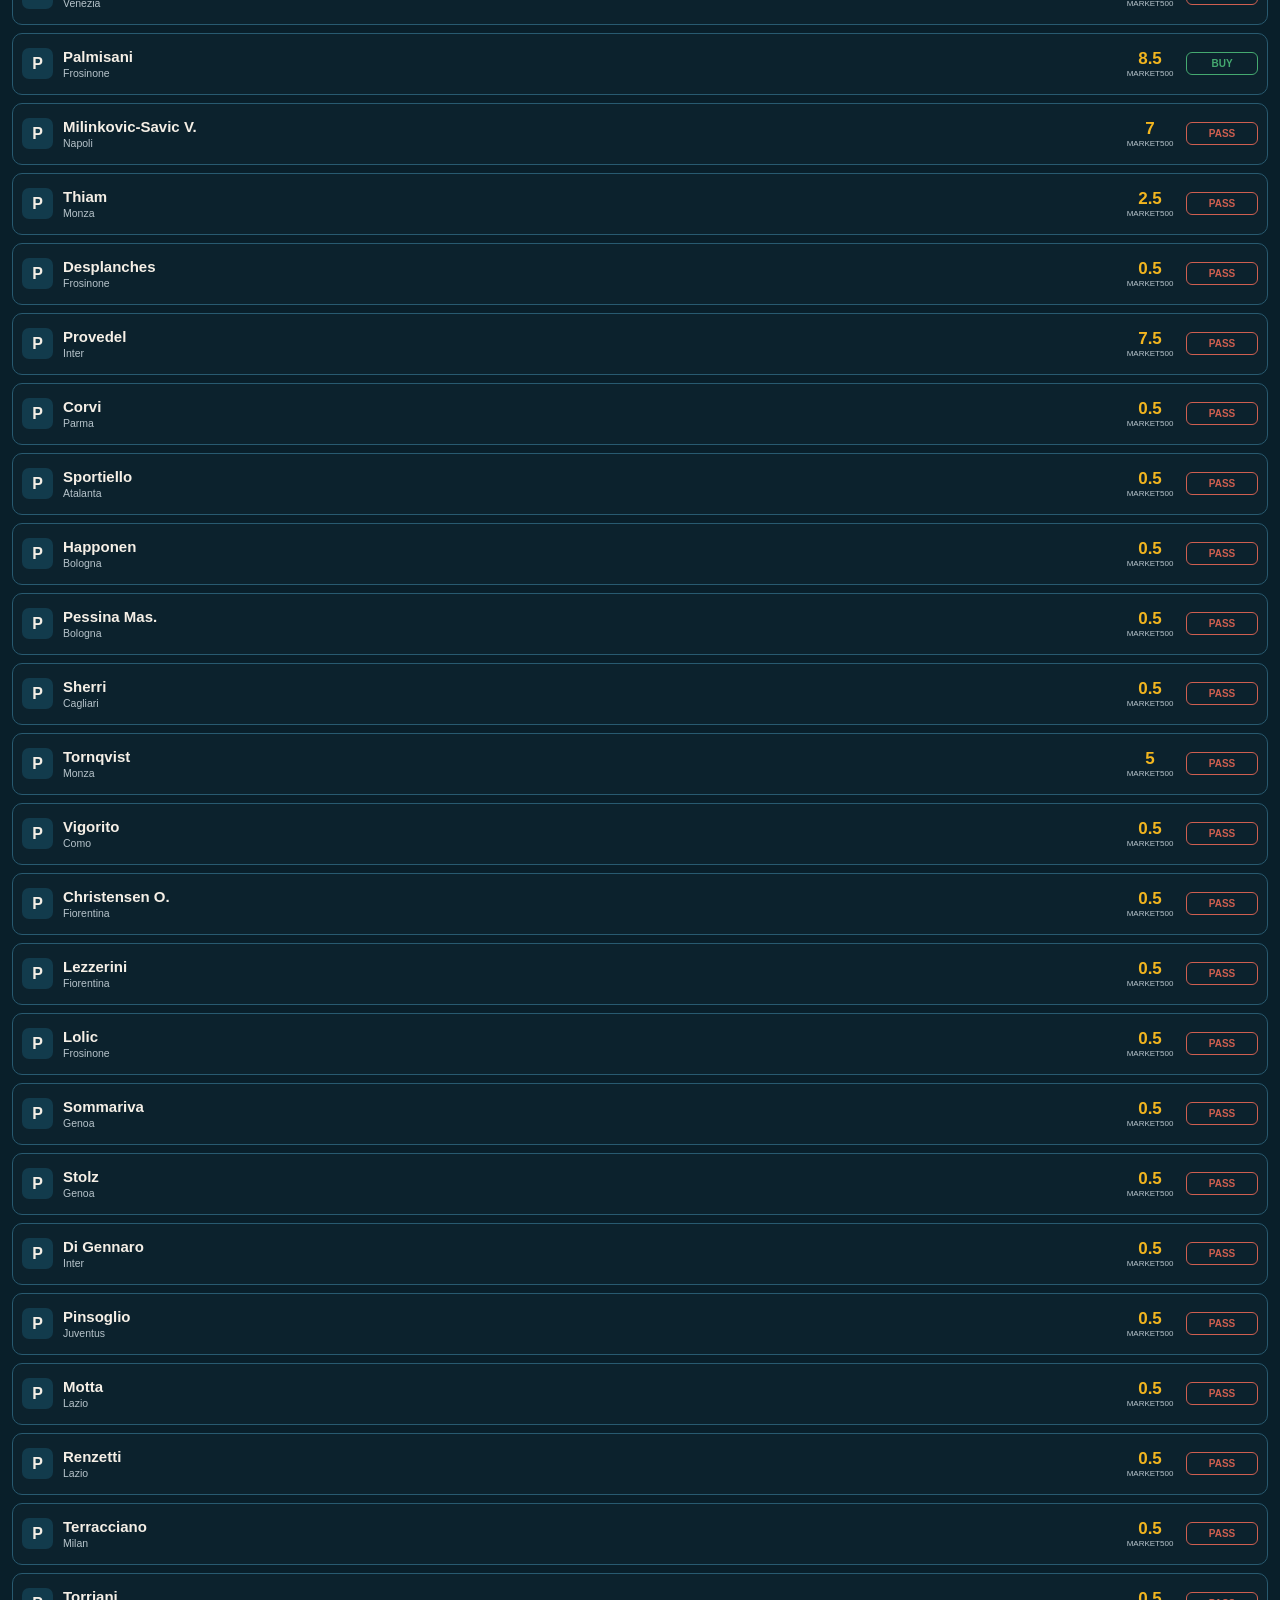
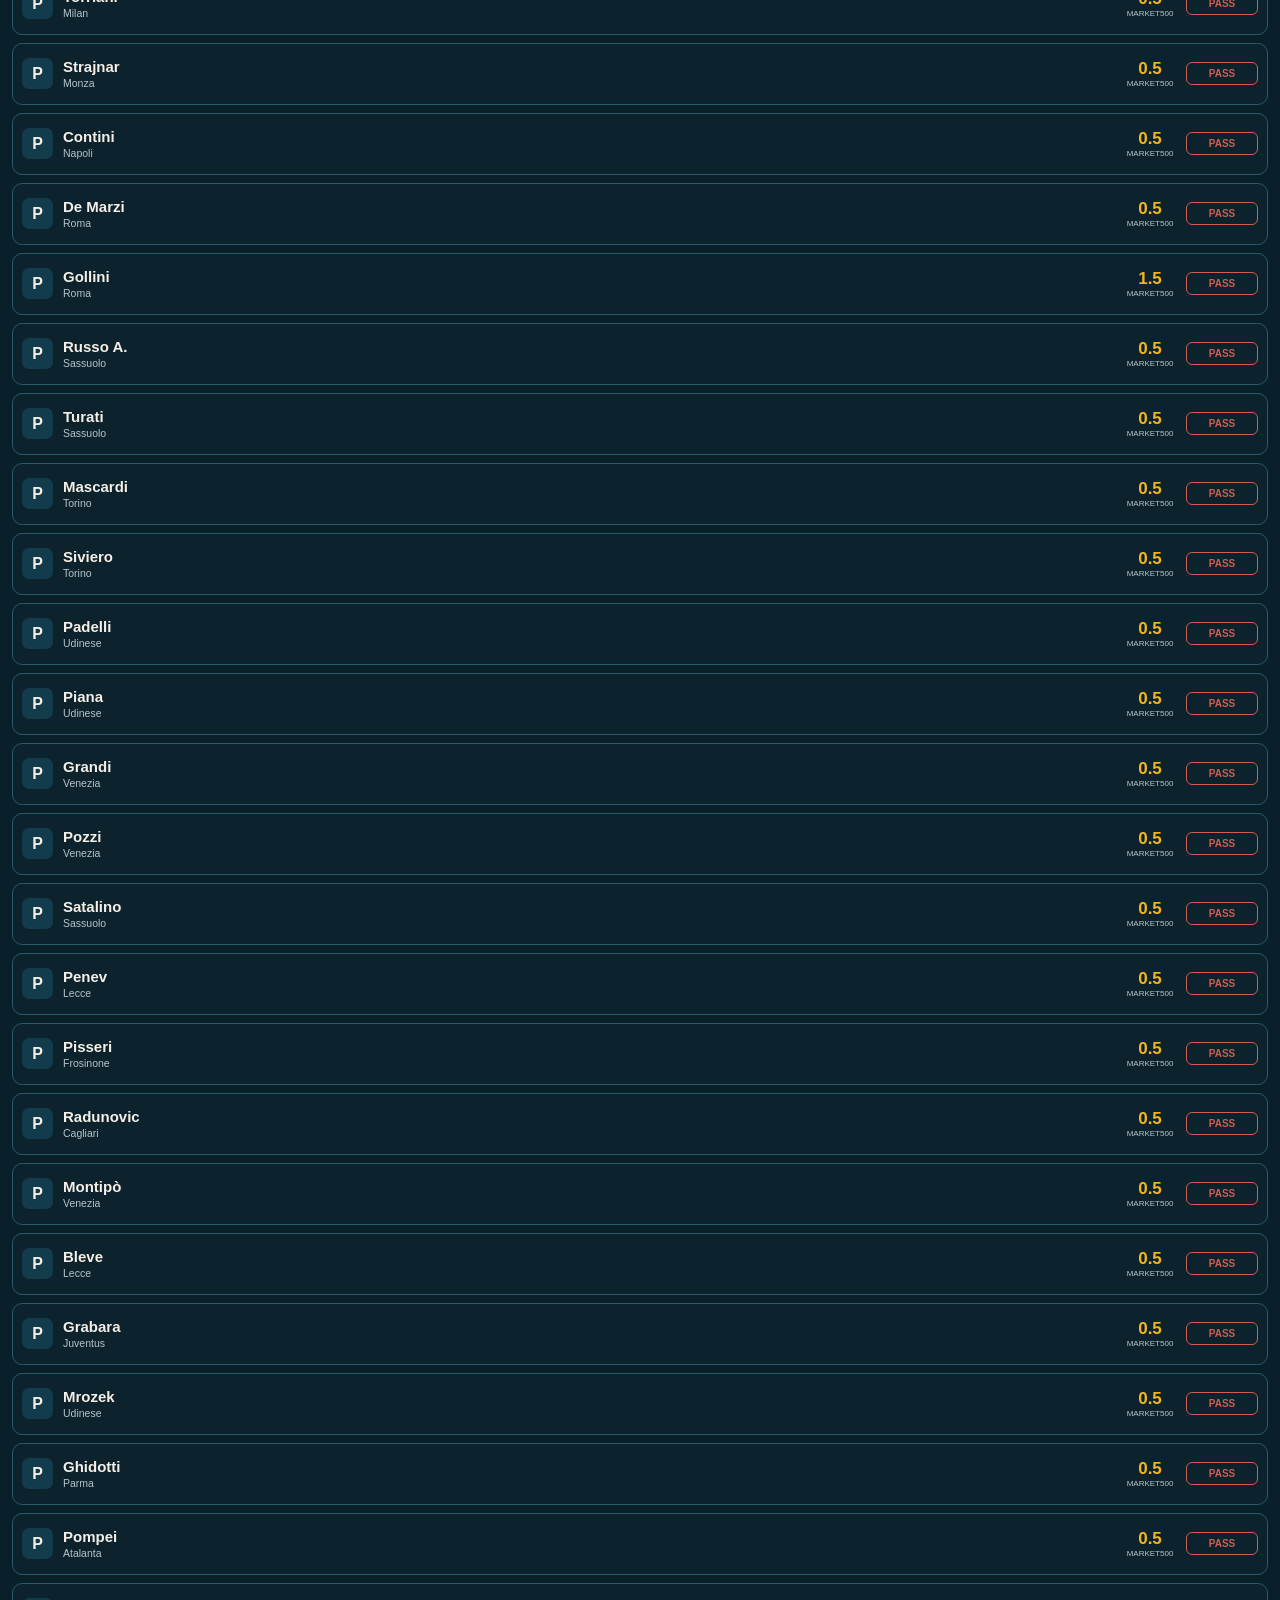
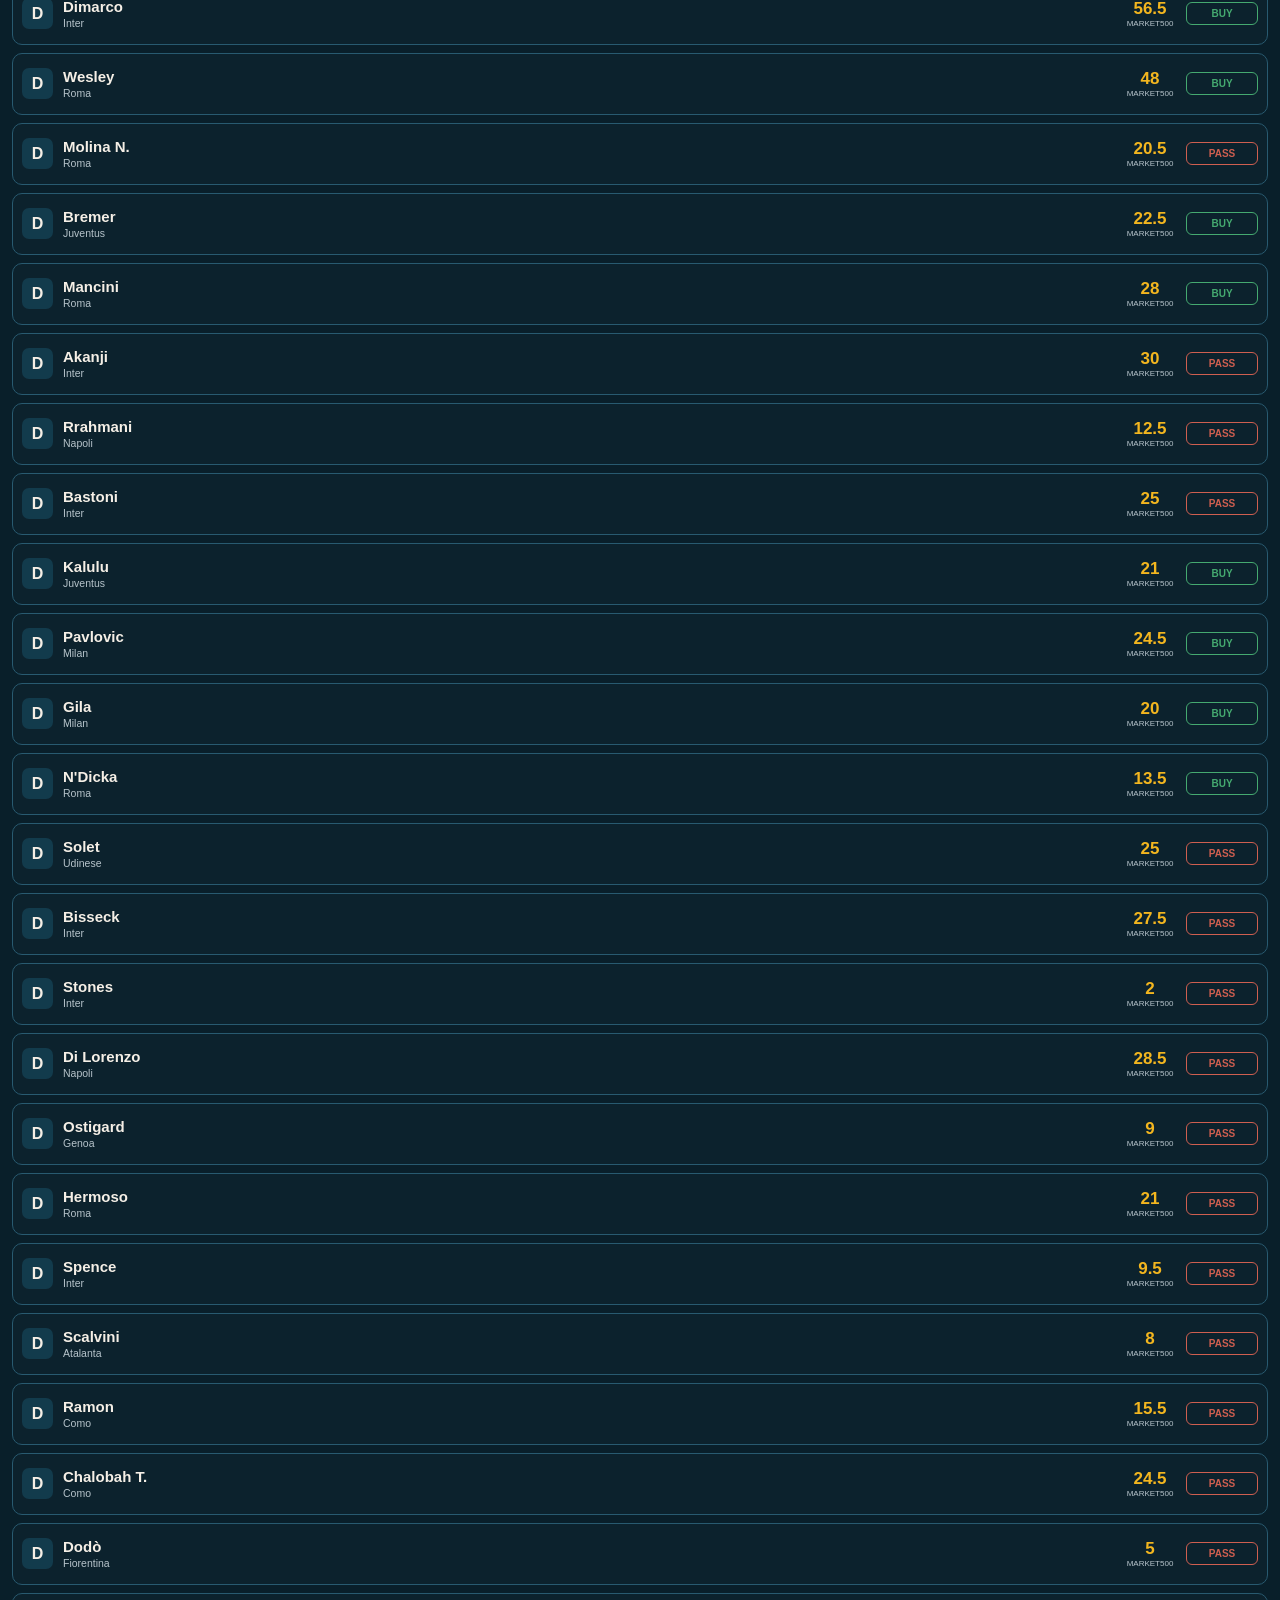
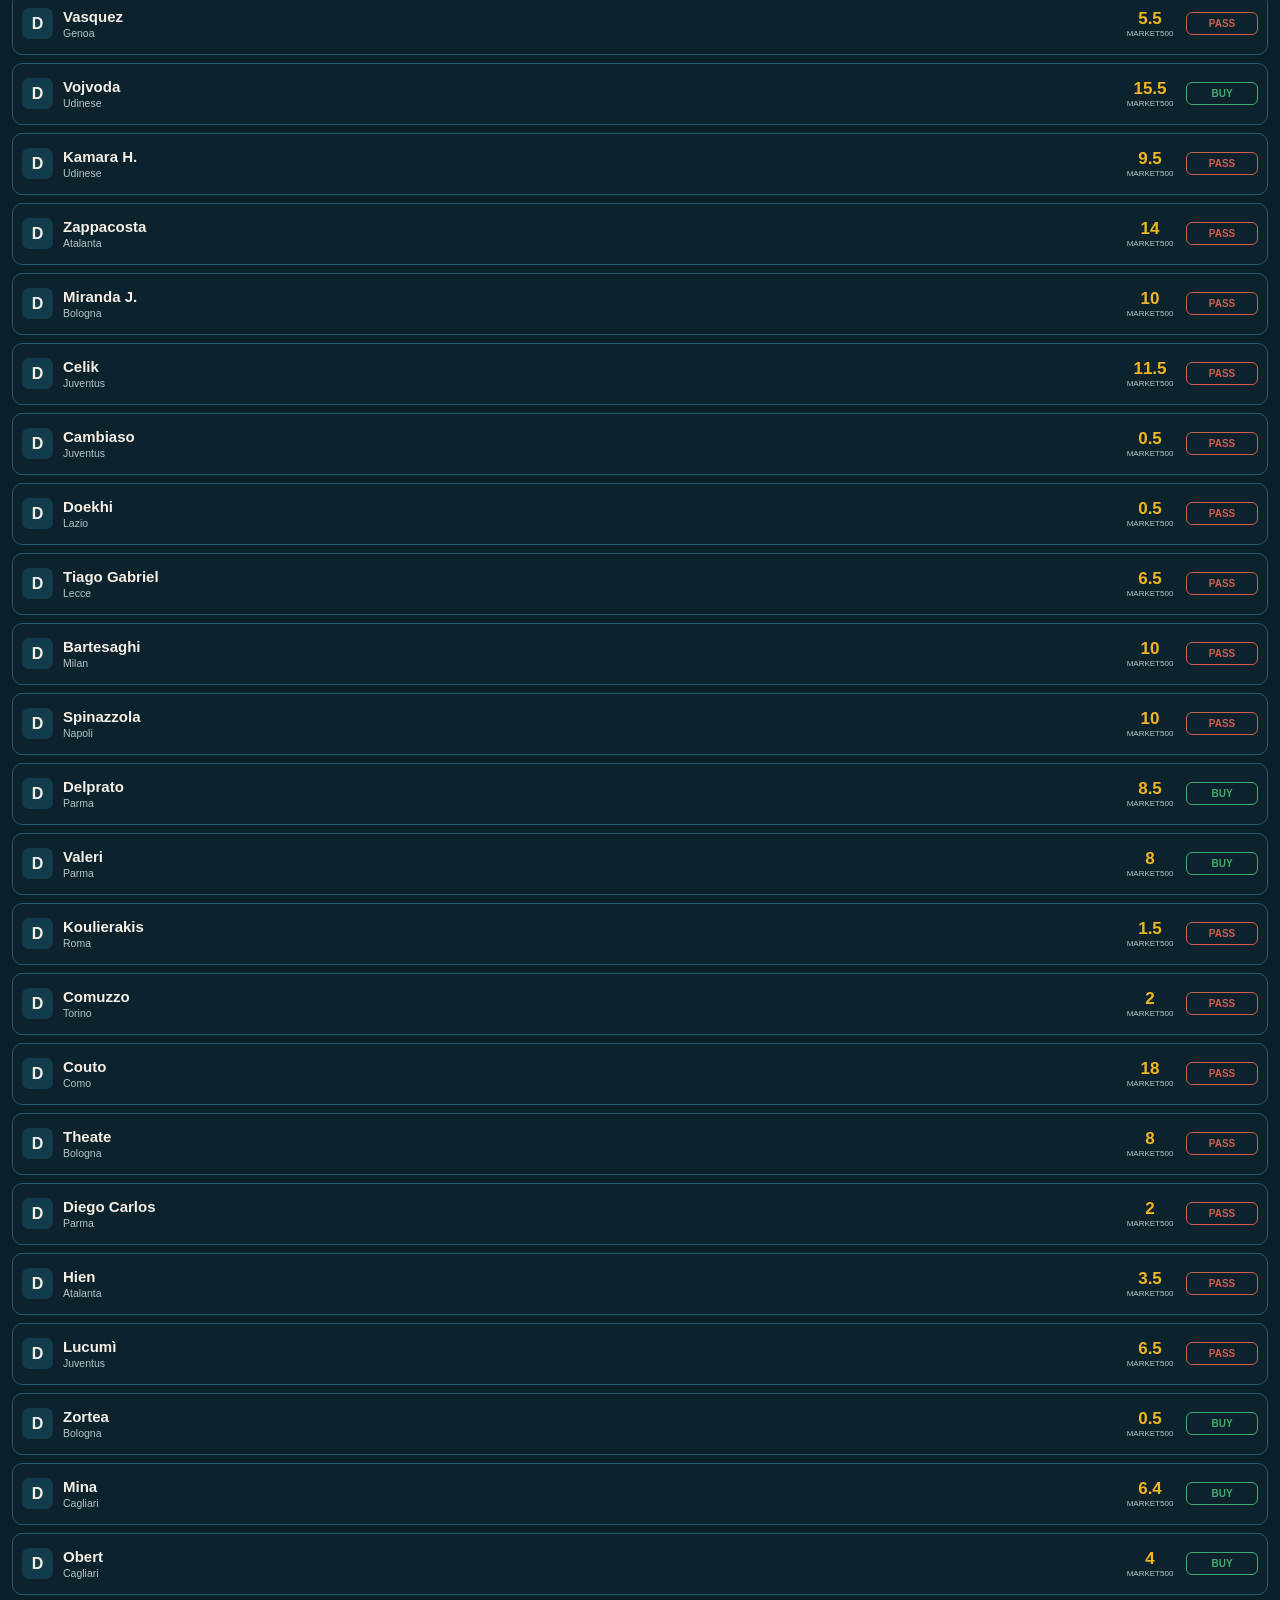
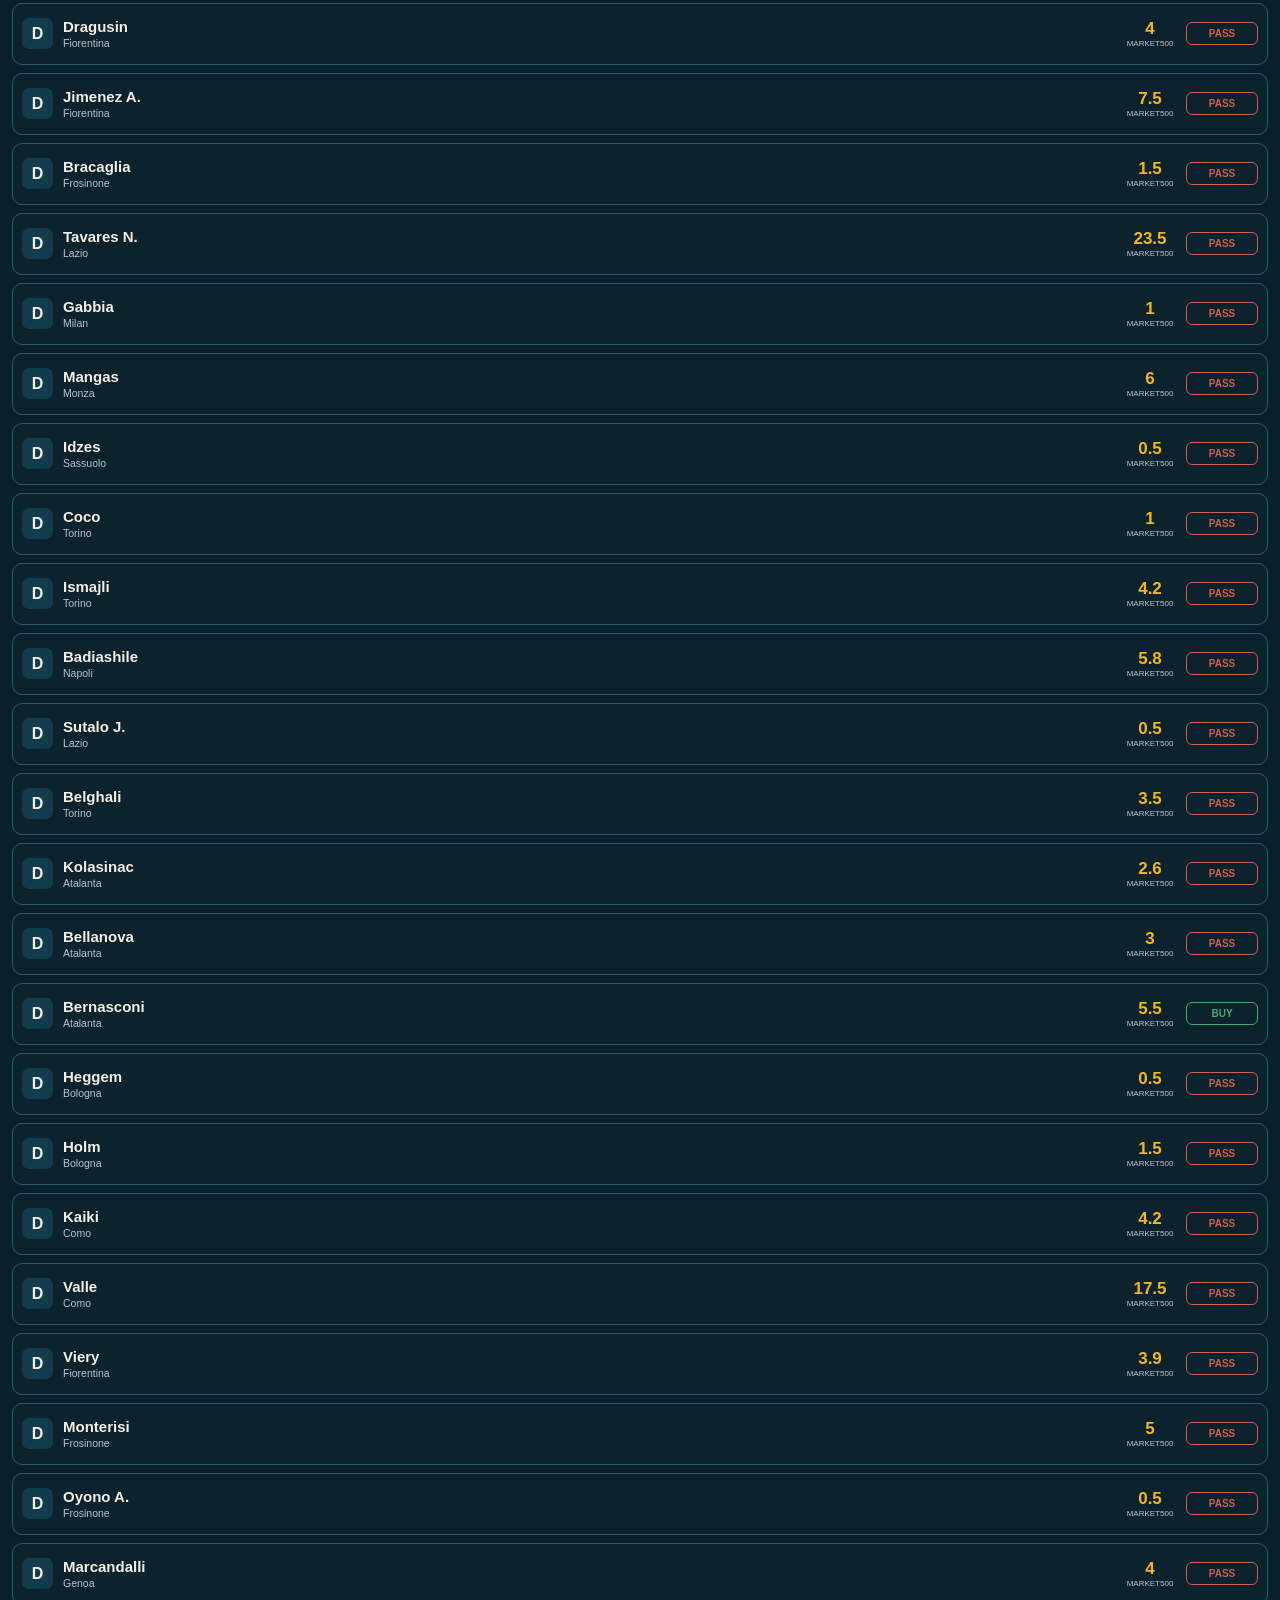
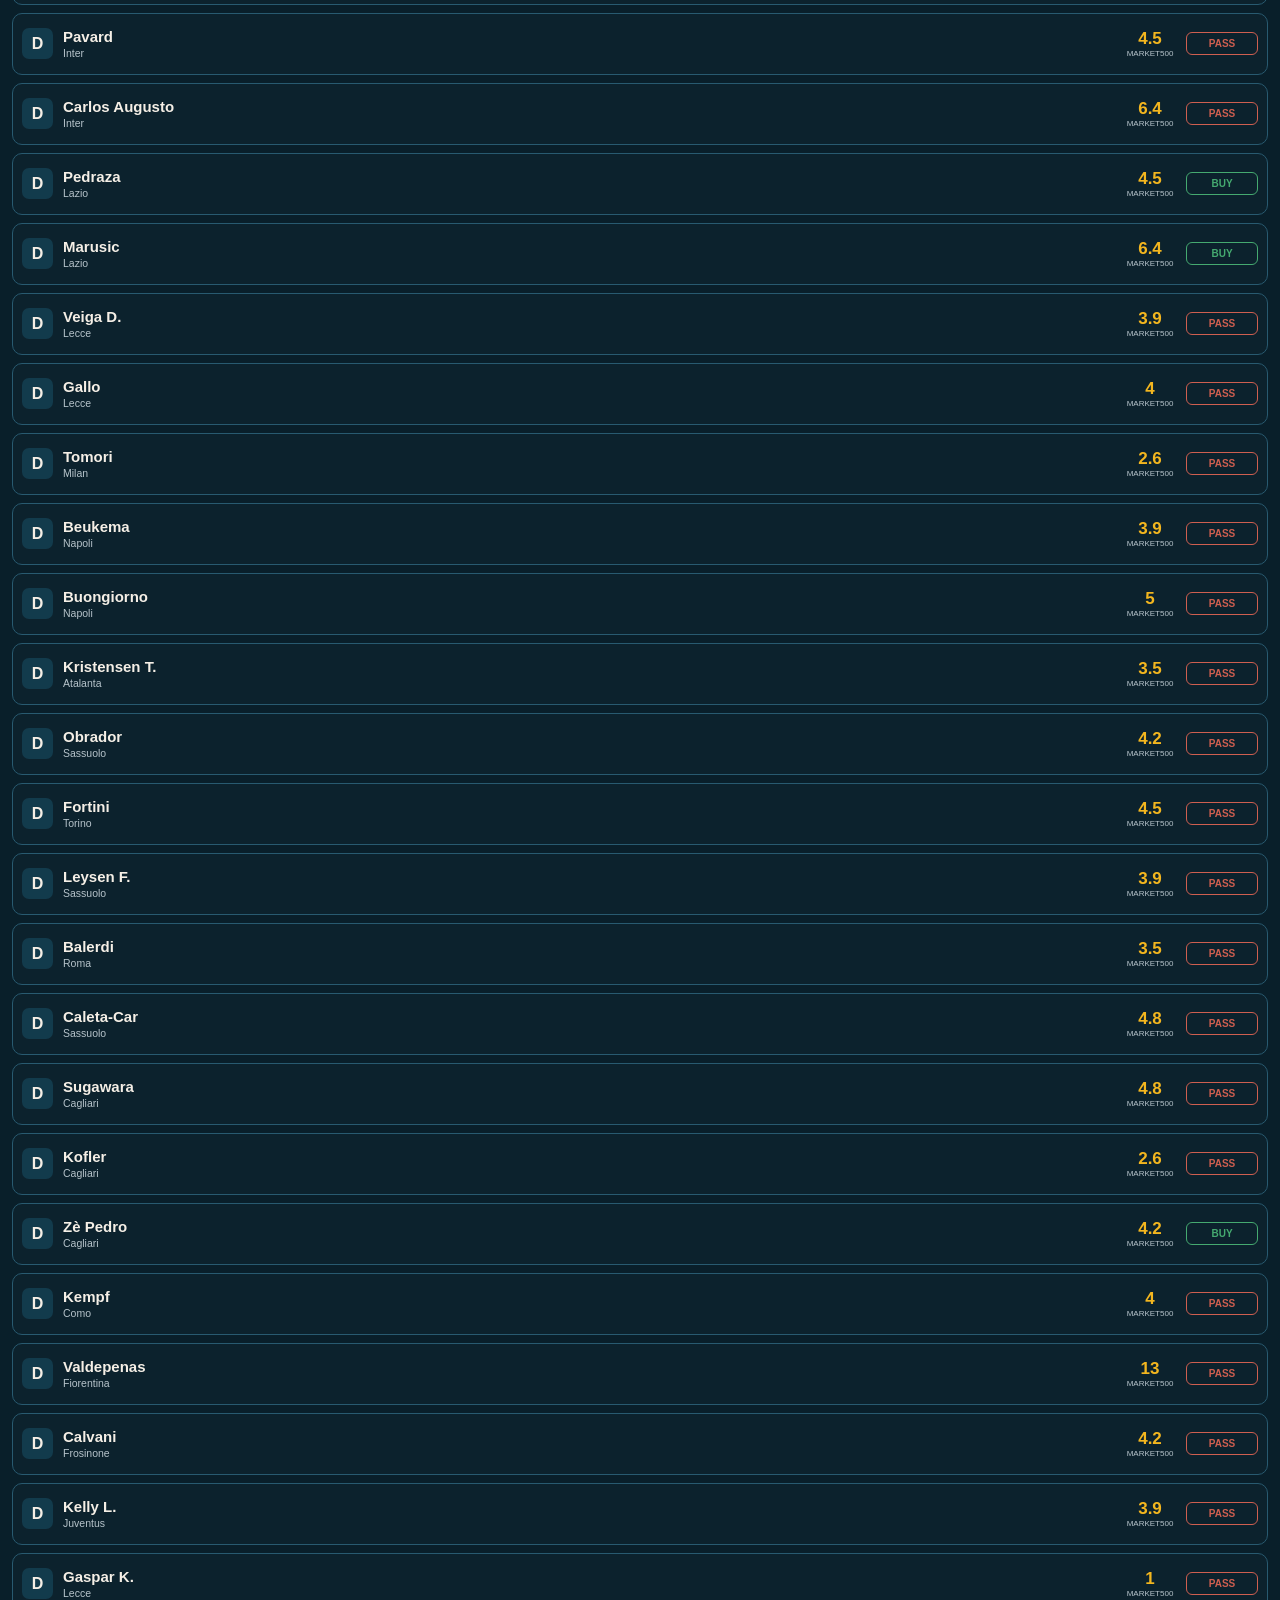
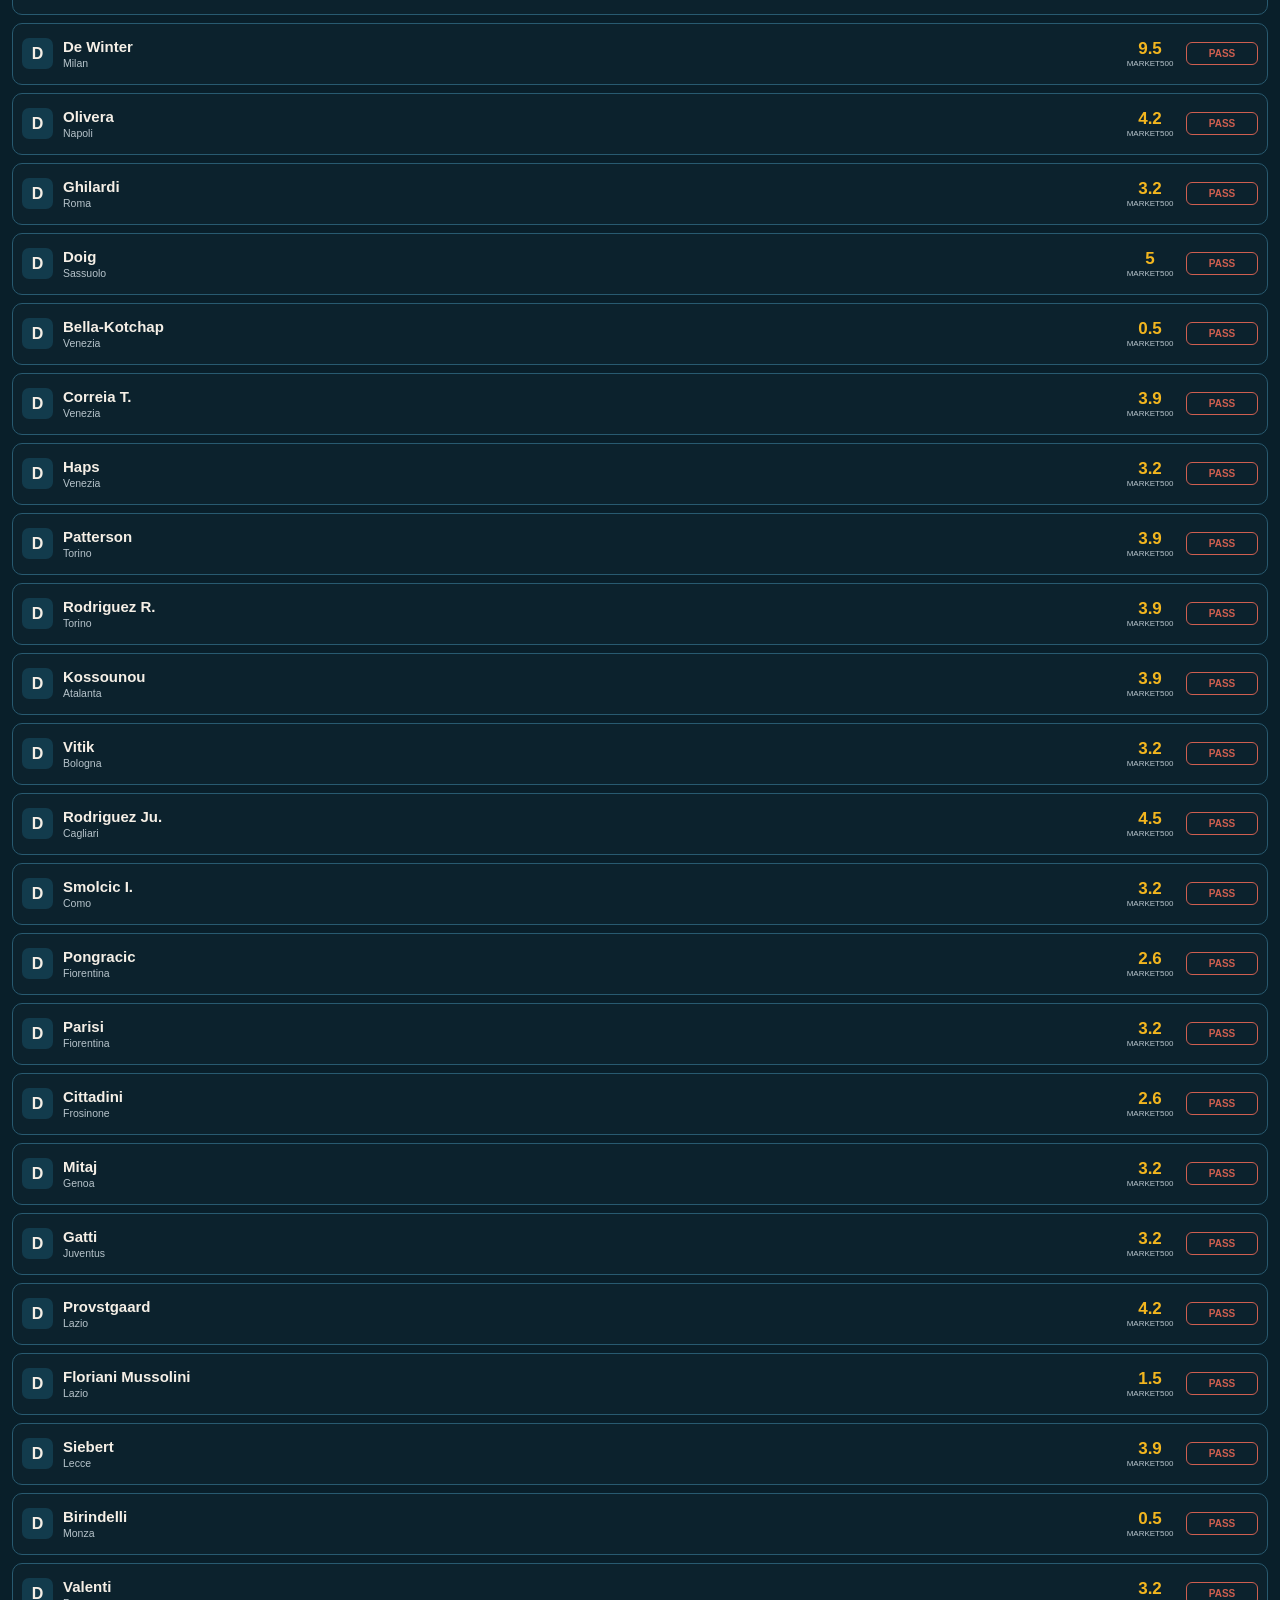
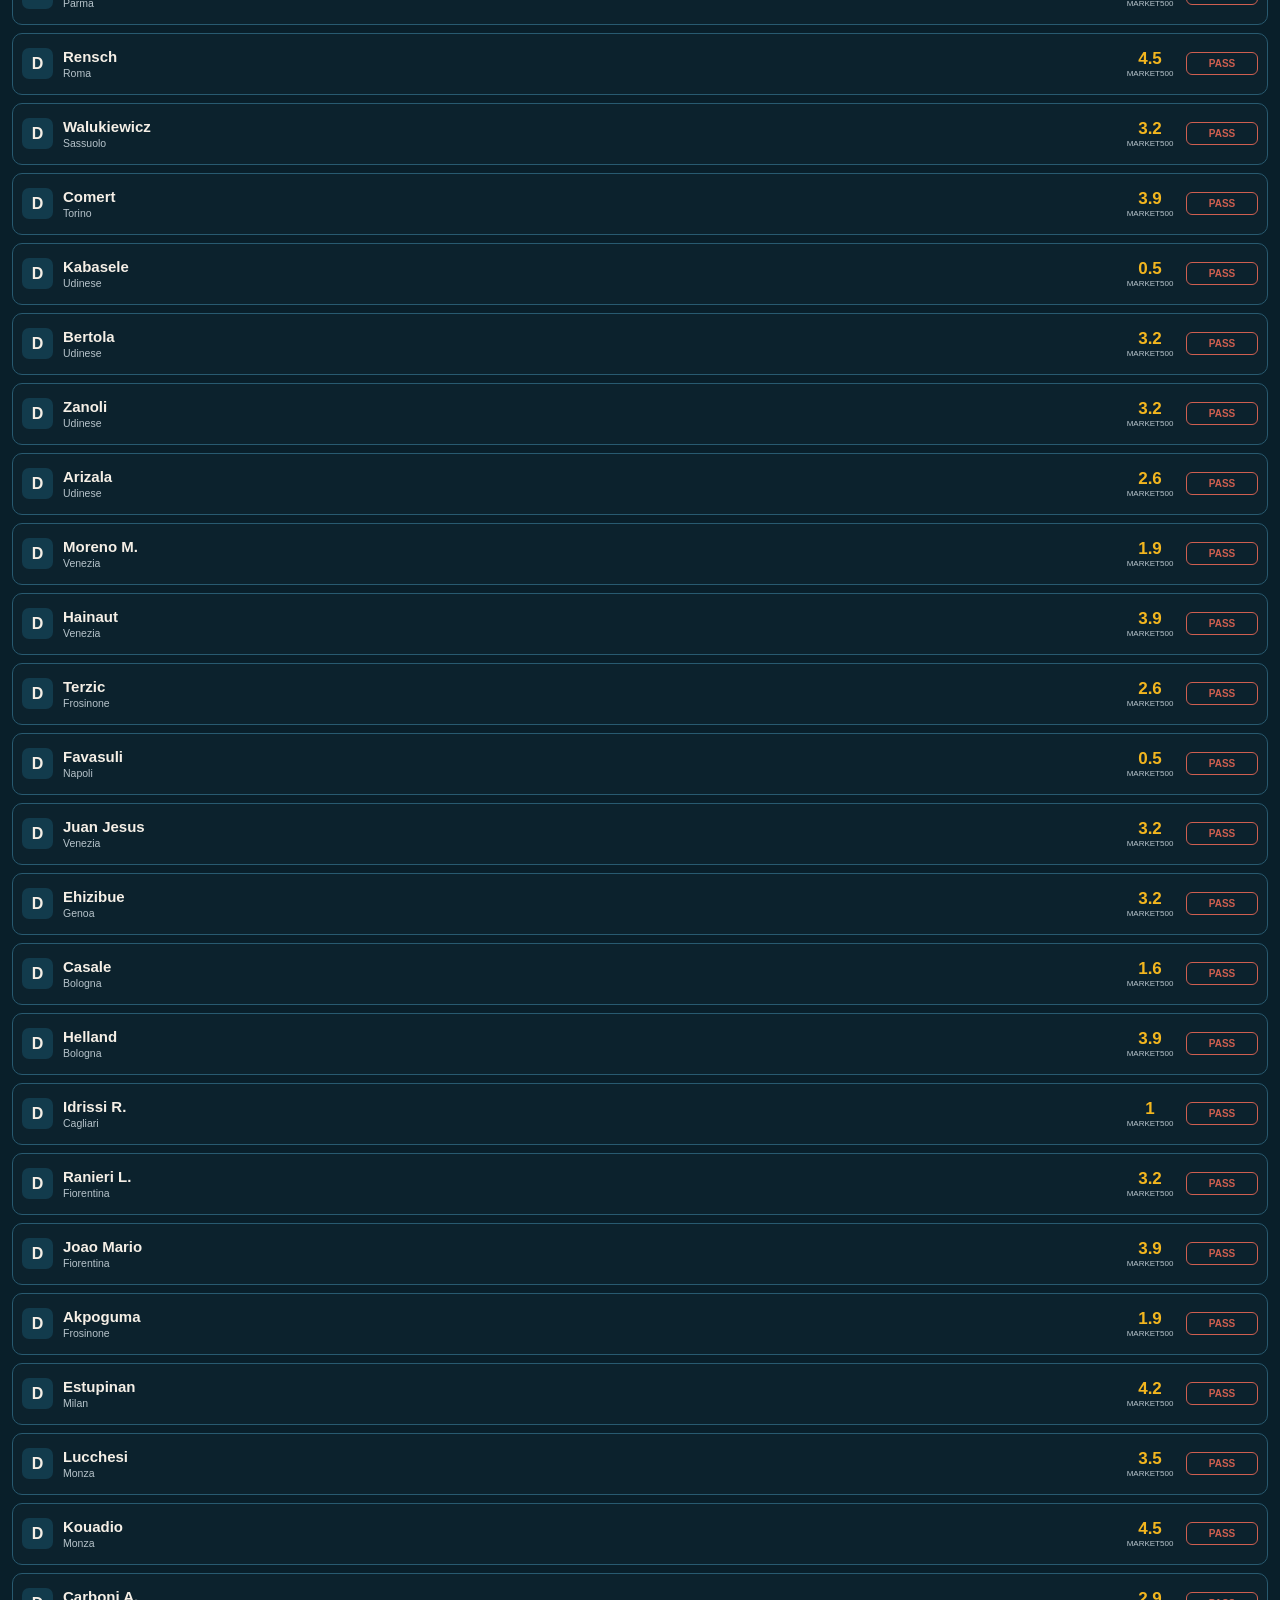
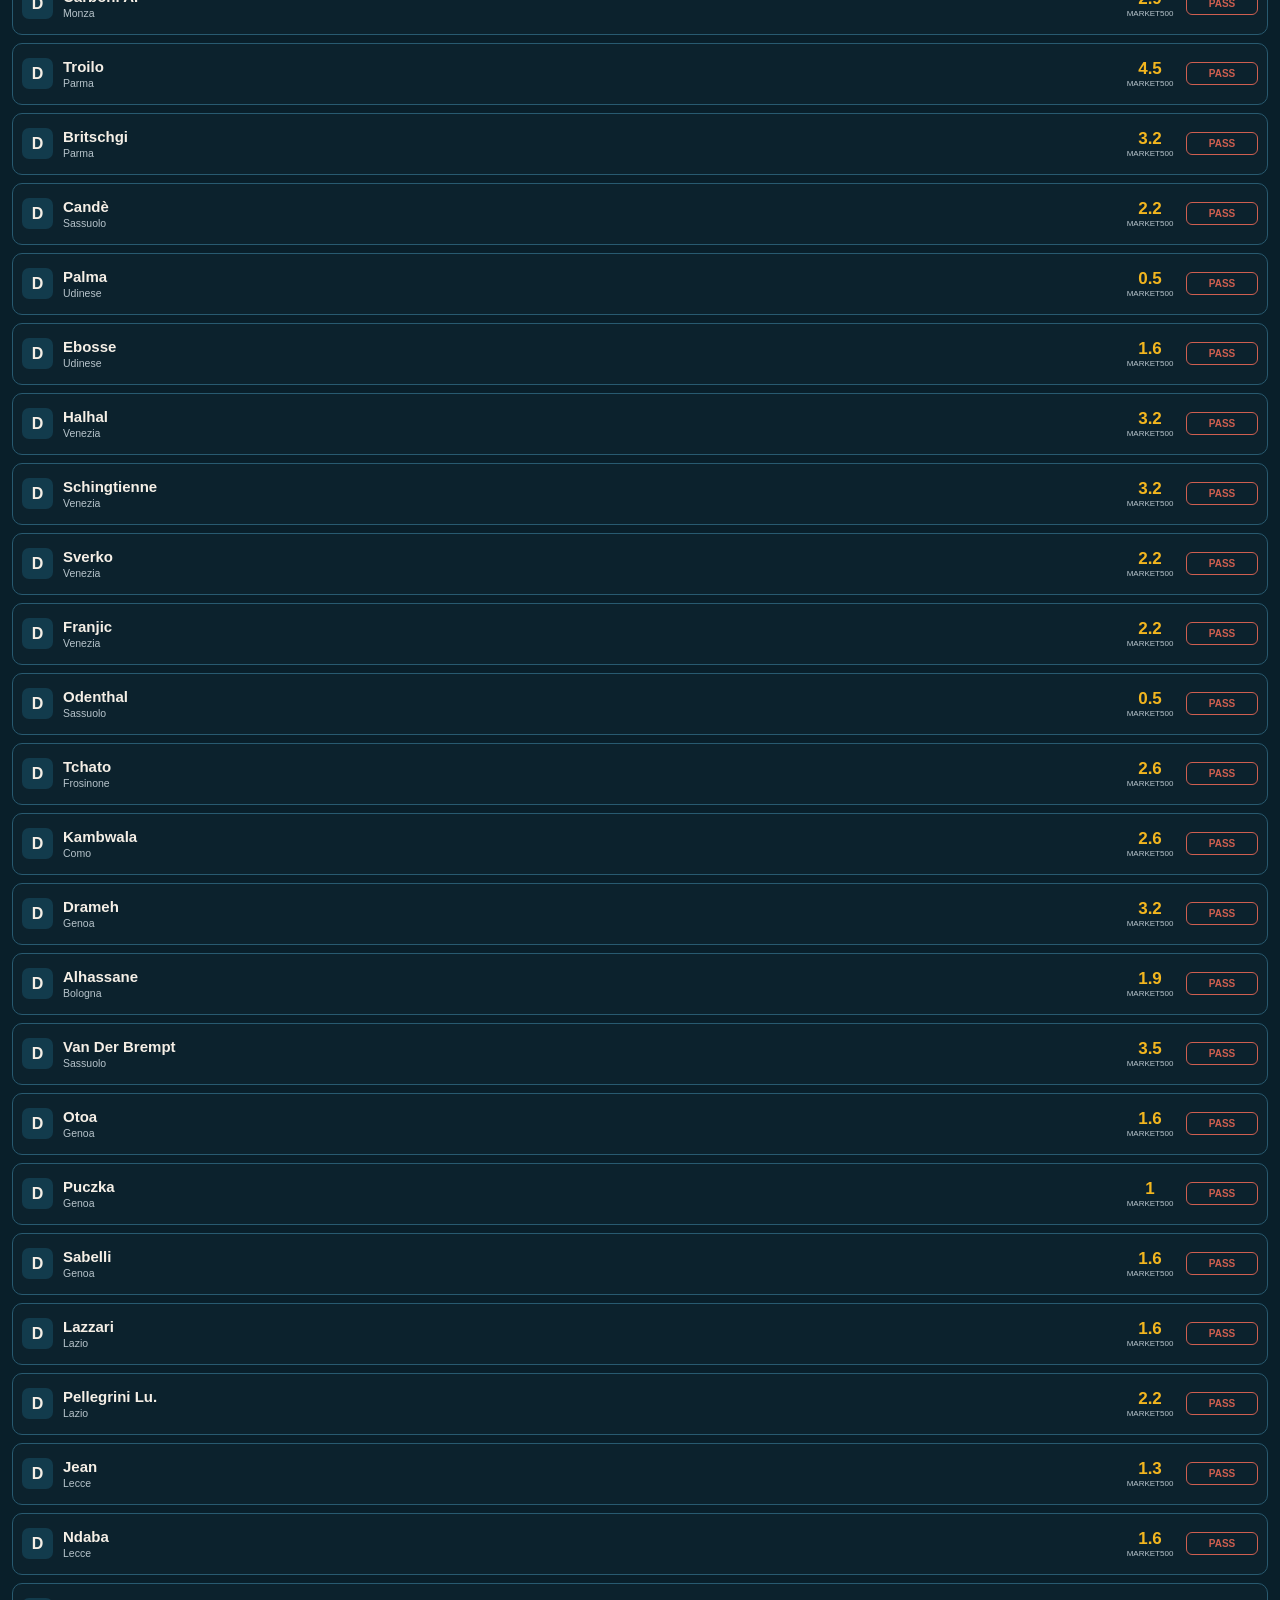
==== commit dfdb68ca: "feat: apply RC6.1 medical overlay to Risk decisions and MAX LIVE" ====
--- a/dashboard-rc6.html
+++ b/dashboard-rc6.html
@@ -21,7 +21,7 @@
 .dec{font-size:10px;font-weight:900;text-align:center;border:1px solid currentColor;border-radius:6px;padding:5px 2px}.BUY{color:var(--green)}.WATCH{color:var(--amber)}.PASS{color:var(--red)}
 .detail{border-top:1px solid var(--line);background:var(--panel);padding:11px}.grid{display:grid;grid-template-columns:repeat(3,1fr);gap:1px;background:var(--line);border:1px solid var(--line);border-radius:8px;overflow:hidden;margin-bottom:9px}
 .grid div{background:var(--panel);padding:8px;text-align:center}.grid span{display:block;color:var(--muted);font-size:8px;text-transform:uppercase;letter-spacing:.05em}.grid b{display:block;margin-top:3px;font-size:18px}
-.pivots{display:grid;grid-template-columns:1fr 1fr;gap:8px}.pivot{border:1px solid var(--line);border-radius:8px;padding:9px;background:var(--panel2)}.pivot b{display:block}.pivot small{color:var(--muted);font-size:10px}
+.pivots{display:grid;grid-template-columns:1fr 1fr;gap:8px}.pivot{border:1px solid var(--line);border-radius:8px;padding:9px;background:var(--panel2)}.pivot b{display:block}.pivot small{color:var(--muted);font-size:10px}.medical{margin-top:9px;padding:9px;border-left:3px solid var(--red);background:rgba(207,95,80,.08);border-radius:6px;font-size:10.5px;line-height:1.45}.medical small{color:var(--muted)}
 @media(max-width:390px){.player summary{grid-template-columns:32px minmax(0,1fr) 54px 64px}.pivots{grid-template-columns:1fr}.grid{grid-template-columns:1fr 1fr 1fr}}
 </style>
 </head>
@@ -38,13 +38,16 @@
 <input id="q" class="search" type="search" placeholder="Cerca giocatore o squadra…">
 </header>
 <main>
-<div class="notice"><b>RC6 FIXED WEB:</b> la pagina ora carica i 531 giocatori da file dati separati, evitando il troncamento del precedente HTML monolitico su GitHub Pages.</div>
+<div class="notice"><b>RC6.1 MEDICAL RECONCILIATION:</b> 531 giocatori + medical overlay 07/09. Gli infortuni aggiornano Risk, BUY/WATCH/PASS e MAX LIVE senza alterare il Market500 osservato.</div>
 <div class="status" id="status">Caricamento…</div>
 <section id="list" class="list"></section>
 </main>
 <script>
 (()=>{
 const files=["rc6-P.json","rc6-D1.json","rc6-D2.json","rc6-C1.json","rc6-C2.json","rc6-A.json"];
+const medicalFile="rc6-medical-07sep.json";
+const nkey=s=>String(s||"").normalize("NFD").replace(/[\u0300-\u036f]/g,"").toLowerCase().replace(/[^a-z0-9]+/g," ").trim();
+let medicalMap=new Map(), medicalPolicy={};
 let rows=[],role="ALL",decision="ALL";
 const esc=s=>String(s??"").replace(/[&<>"']/g,m=>({"&":"&amp;","<":"&lt;",">":"&gt;","\"":"&quot;","'":"&#39;"}[m]));
 function norm(r){
@@ -53,9 +56,26 @@
    a1:nested?r[8][0]:r[8],a1max:nested?Number(r[8][2]):Number(r[9]),
    a2:nested?r[9][0]:r[10],a2max:nested?Number(r[9][2]):Number(r[11])};
 }
+function applyMedical(x){
+ const m=medicalMap.get(nkey(x.name));
+ if(!m) return {...x,medical:null,adjRisk:x.risk,adjMax:x.max,adjDecision:x.decision};
+ const pol=medicalPolicy[m.status]||{risk_floor:x.risk,max_factor:1};
+ const adjRisk=Math.max(x.risk,Number(pol.risk_floor||x.risk));
+ const adjMax=Math.max(1,Math.round(x.max*Number(pol.max_factor||1)));
+ let adjDecision=x.decision;
+ if(m.status==="OUT_LONG") adjDecision="PASS";
+ else if(m.status==="OUT_MEDIUM") adjDecision=(x.market<=adjMax*0.90 && adjRisk<82)?"WATCH":"PASS";
+ else if(m.status==="OUT_SHORT") adjDecision=(x.market<=adjMax*1.05 && adjRisk<72)?"WATCH":"PASS";
+ else if(m.status==="QUESTIONABLE"){
+   if(adjRisk>=70) adjDecision="PASS";
+   else if(x.decision==="BUY" && x.market<=adjMax) adjDecision="BUY";
+   else adjDecision="WATCH";
+ }
+ return {...x,medical:m,adjRisk,adjMax,adjDecision};
+}
 function render(){
  const q=document.getElementById("q").value.trim().toLowerCase();
- const v=rows.filter(x=>(role==="ALL"||x.role===role)&&(decision==="ALL"||x.decision===decision)&&(!q||(x.name+" "+x.team).toLowerCase().includes(q)));
+ const v=rows.filter(x=>(role==="ALL"||x.role===role)&&(decision==="ALL"||x.adjDecision===decision)&&(!q||(x.name+" "+x.team).toLowerCase().includes(q)));
  document.getElementById("status").textContent=v.length+" giocatori visualizzati";
  document.getElementById("list").innerHTML=v.map(x=>`
  <details class="player">
@@ -71,8 +91,12 @@
   </div>
  </details>`).join("");
 }
-Promise.all(files.map(f=>fetch(f,{cache:"no-store"}).then(r=>{if(!r.ok)throw new Error(f+" "+r.status);return r.json()})))
-.then(parts=>{rows=parts.flat().map(norm);const c={P:0,D:0,C:0,A:0,BUY:0,WATCH:0,PASS:0};rows.forEach(x=>{c[x.role]++;c[x.decision]++});
+Promise.all([
+ Promise.all(files.map(f=>fetch(f,{cache:"no-store"}).then(r=>{if(!r.ok)throw new Error(f+" "+r.status);return r.json()}))),
+ fetch(medicalFile,{cache:"no-store"}).then(r=>{if(!r.ok)throw new Error(medicalFile+" "+r.status);return r.json()})
+])
+.then(([parts,med])=>{medicalPolicy=med.policy||{};medicalMap=new Map((med.players||[]).map(r=>[nkey(r[0]),{team:r[1],status:r[2],detail:r[3],source:r[4]}]));
+rows=parts.flat().map(norm).map(applyMedical);const c={P:0,D:0,C:0,A:0,BUY:0,WATCH:0,PASS:0};rows.forEach(x=>{c[x.role]++;c[x.adjDecision]++});
  document.getElementById("meta").textContent=`${rows.length} giocatori · P ${c.P} / D ${c.D} / C ${c.C} / A ${c.A} · BUY ${c.BUY} · WATCH ${c.WATCH} · PASS ${c.PASS} · 500 crediti · 10 partecipanti`;render();})
 .catch(e=>{document.getElementById("status").textContent="Errore caricamento dati: "+e.message;});
 document.getElementById("roles").addEventListener("click",e=>{if(!e.target.dataset.role)return;role=e.target.dataset.role;document.querySelectorAll("#roles button").forEach(b=>b.classList.toggle("on",b===e.target));render();});
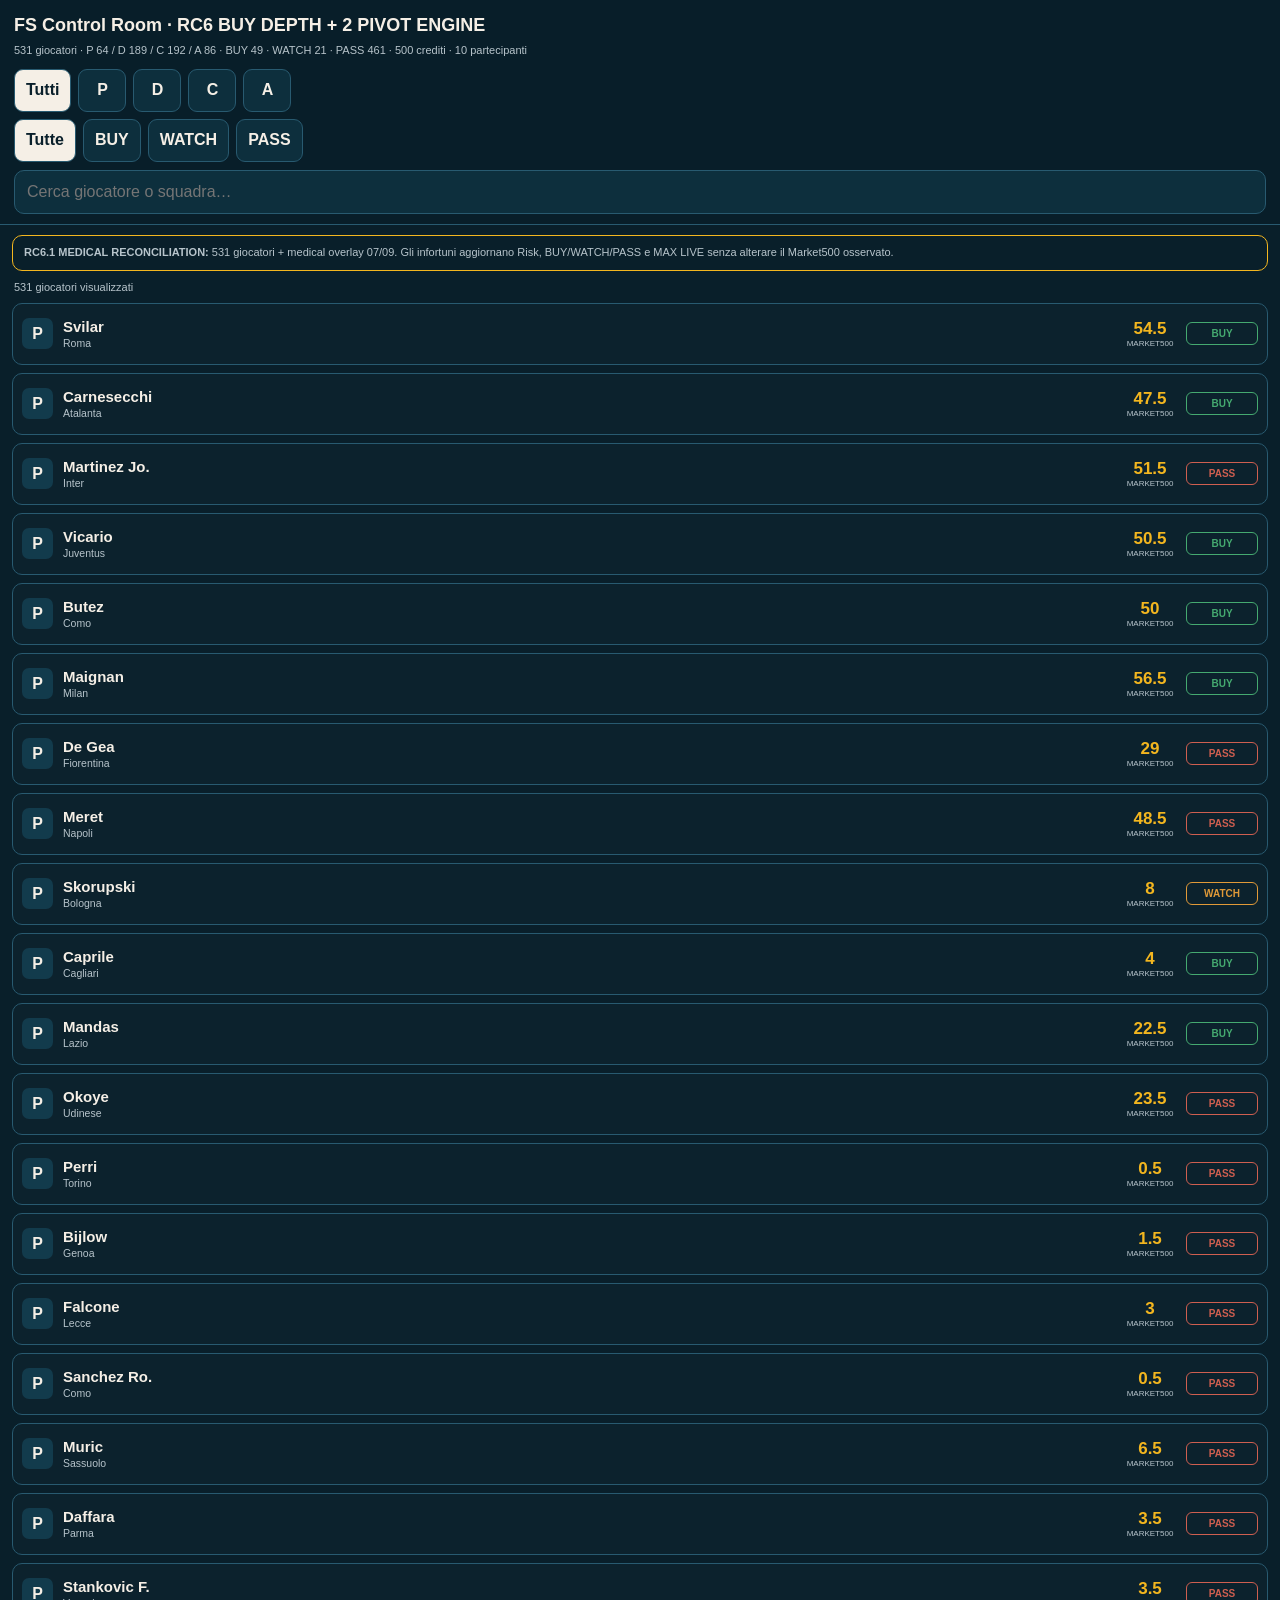
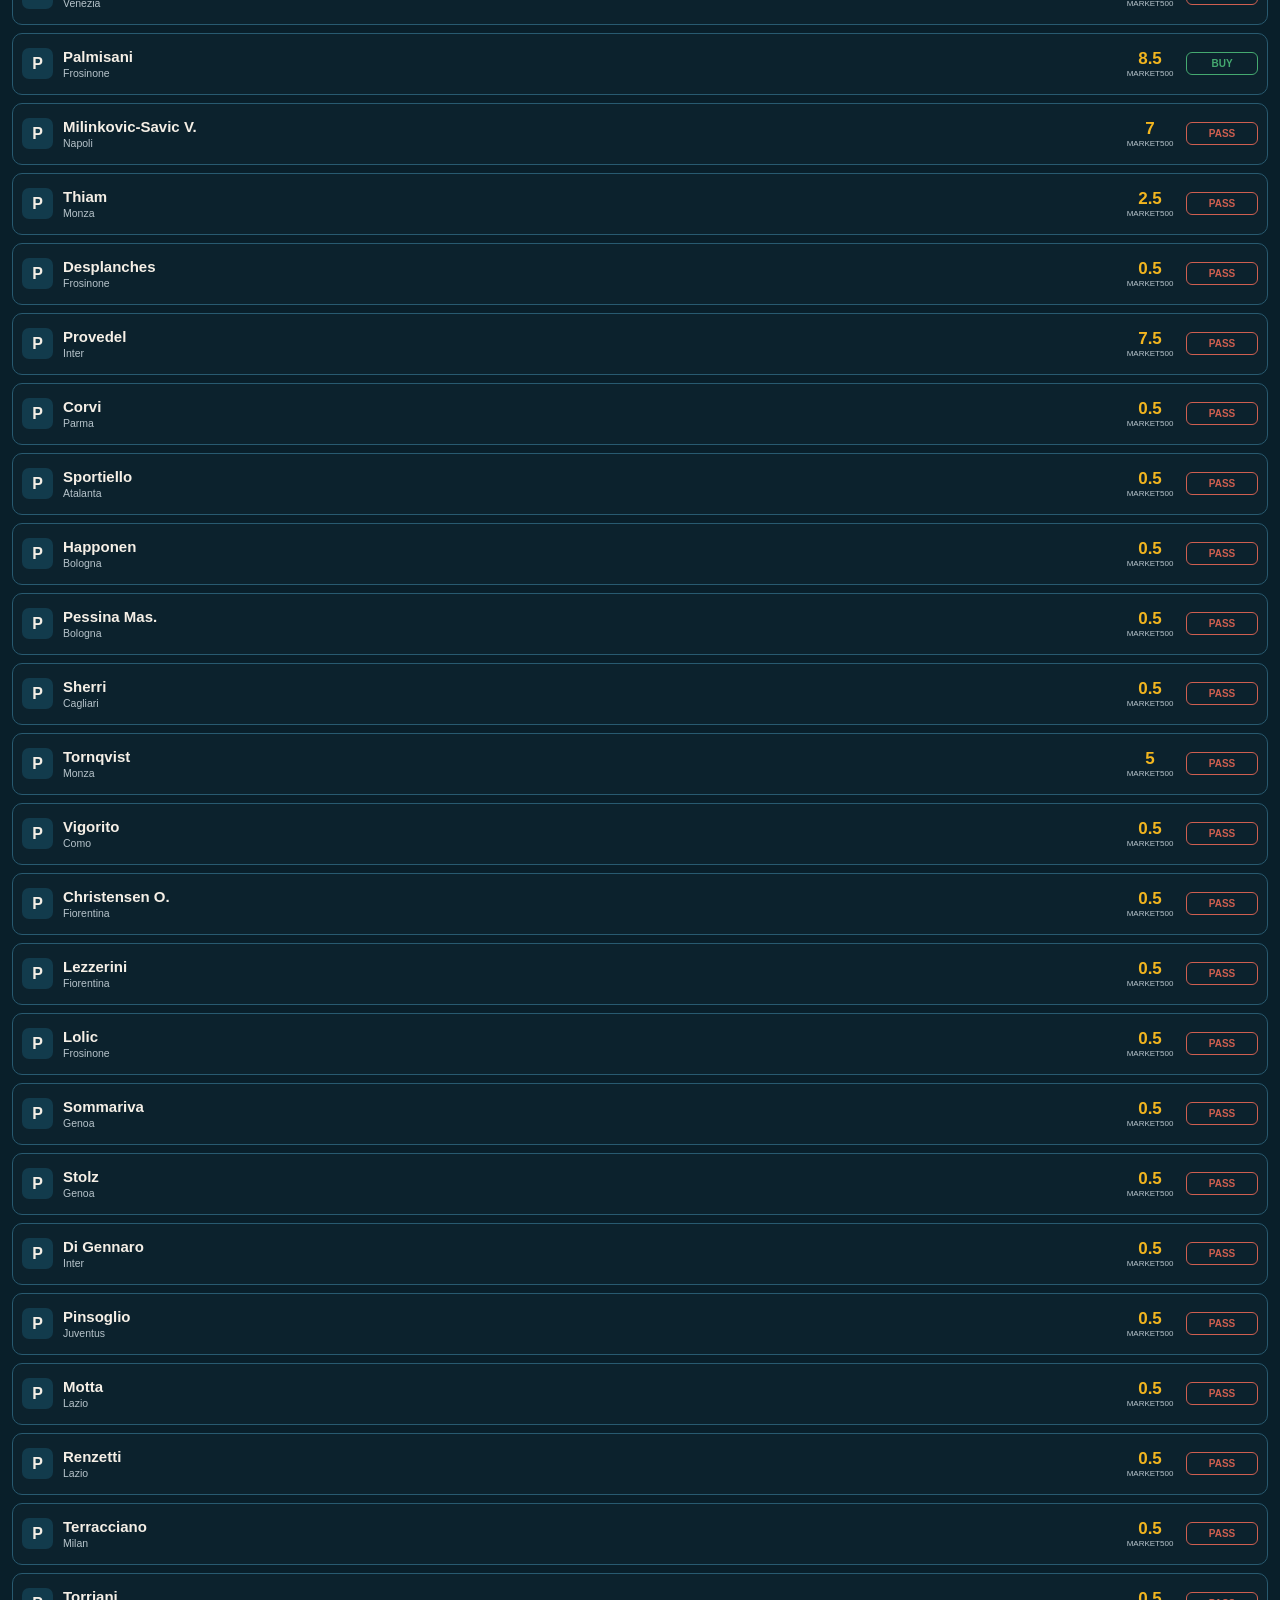
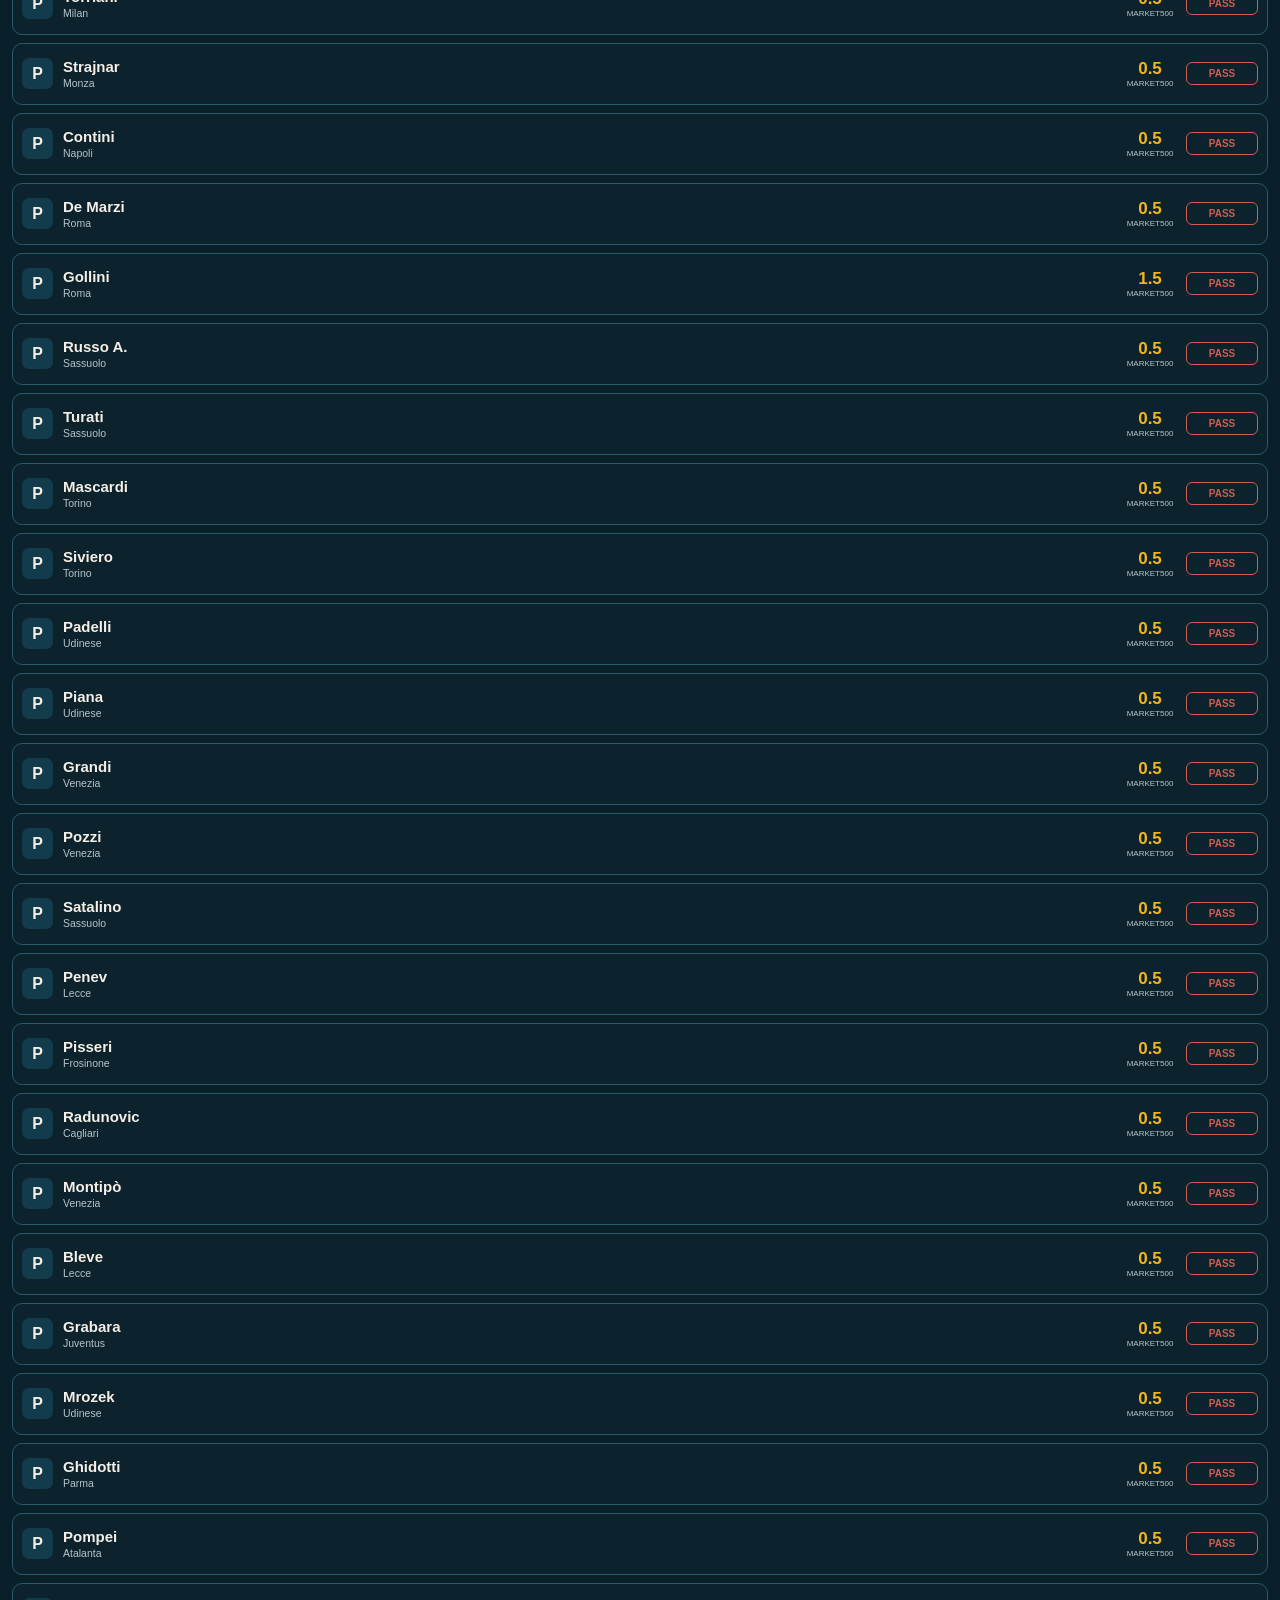
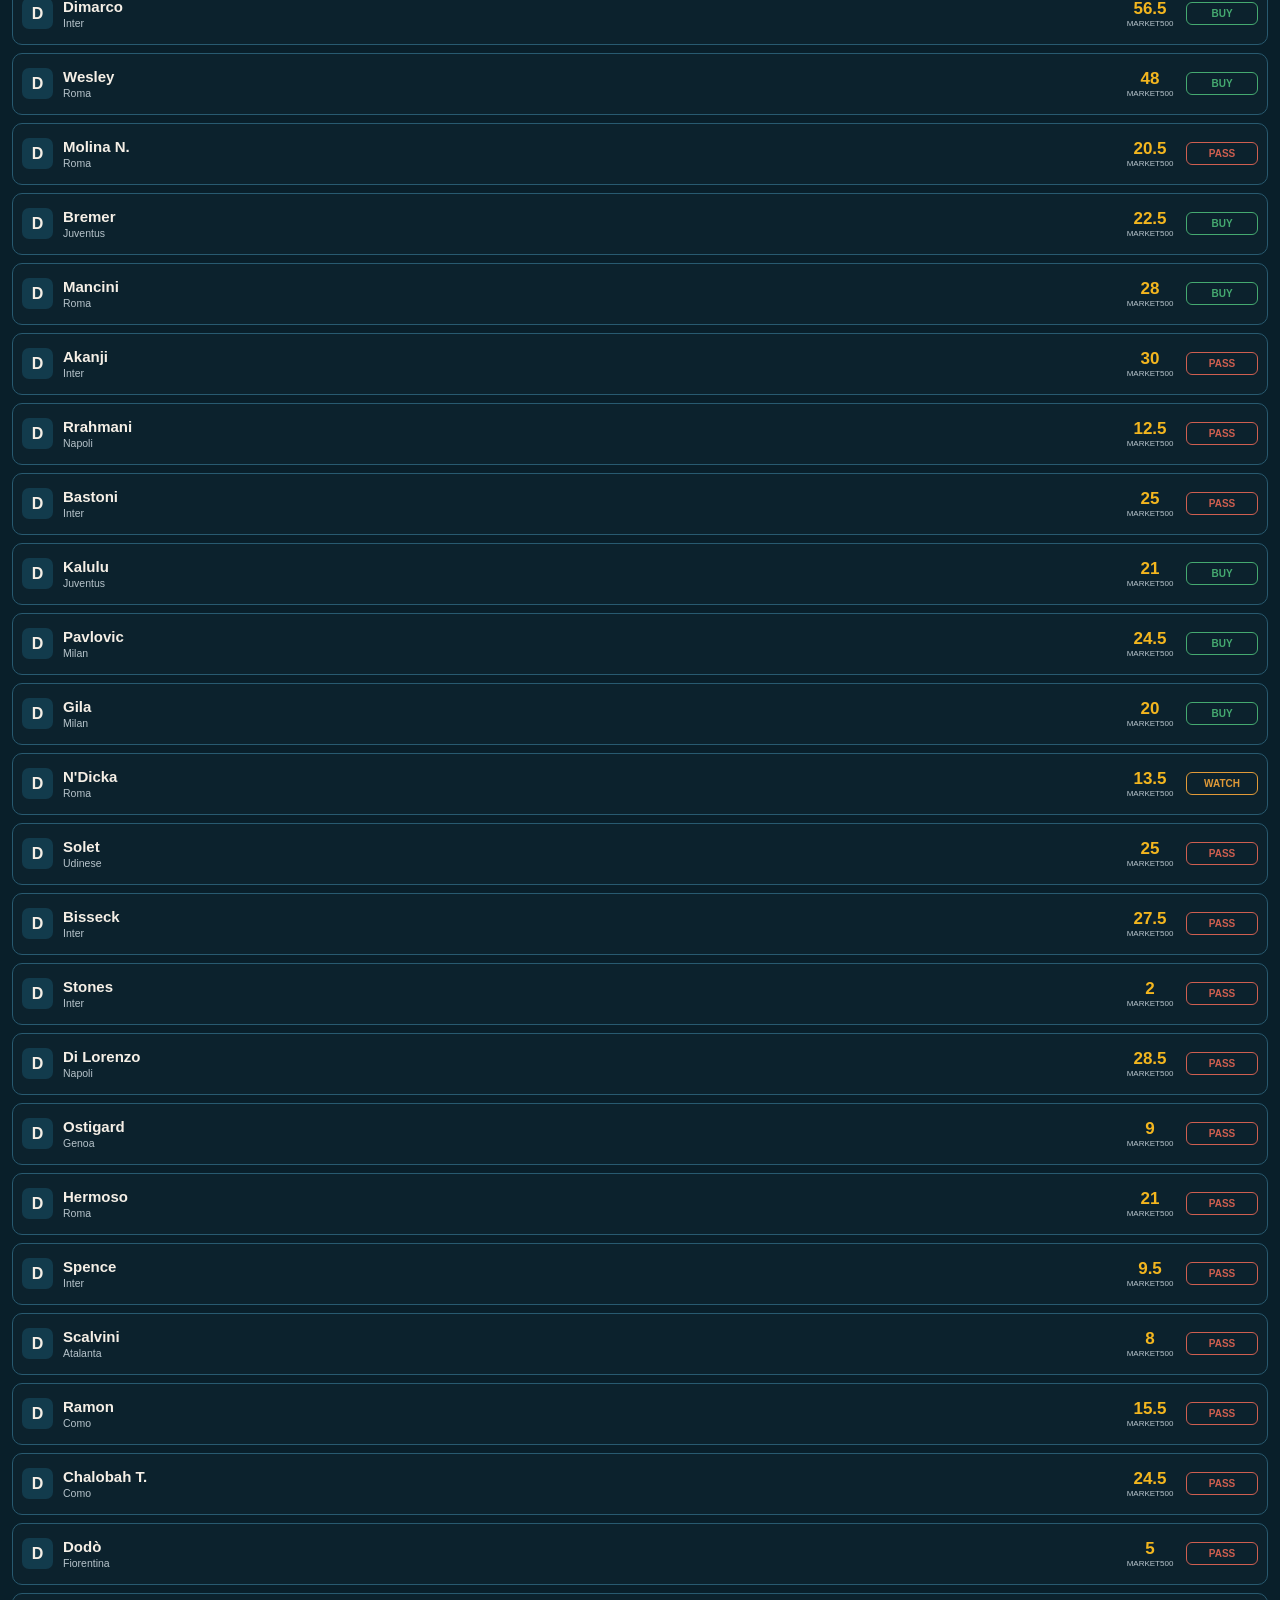
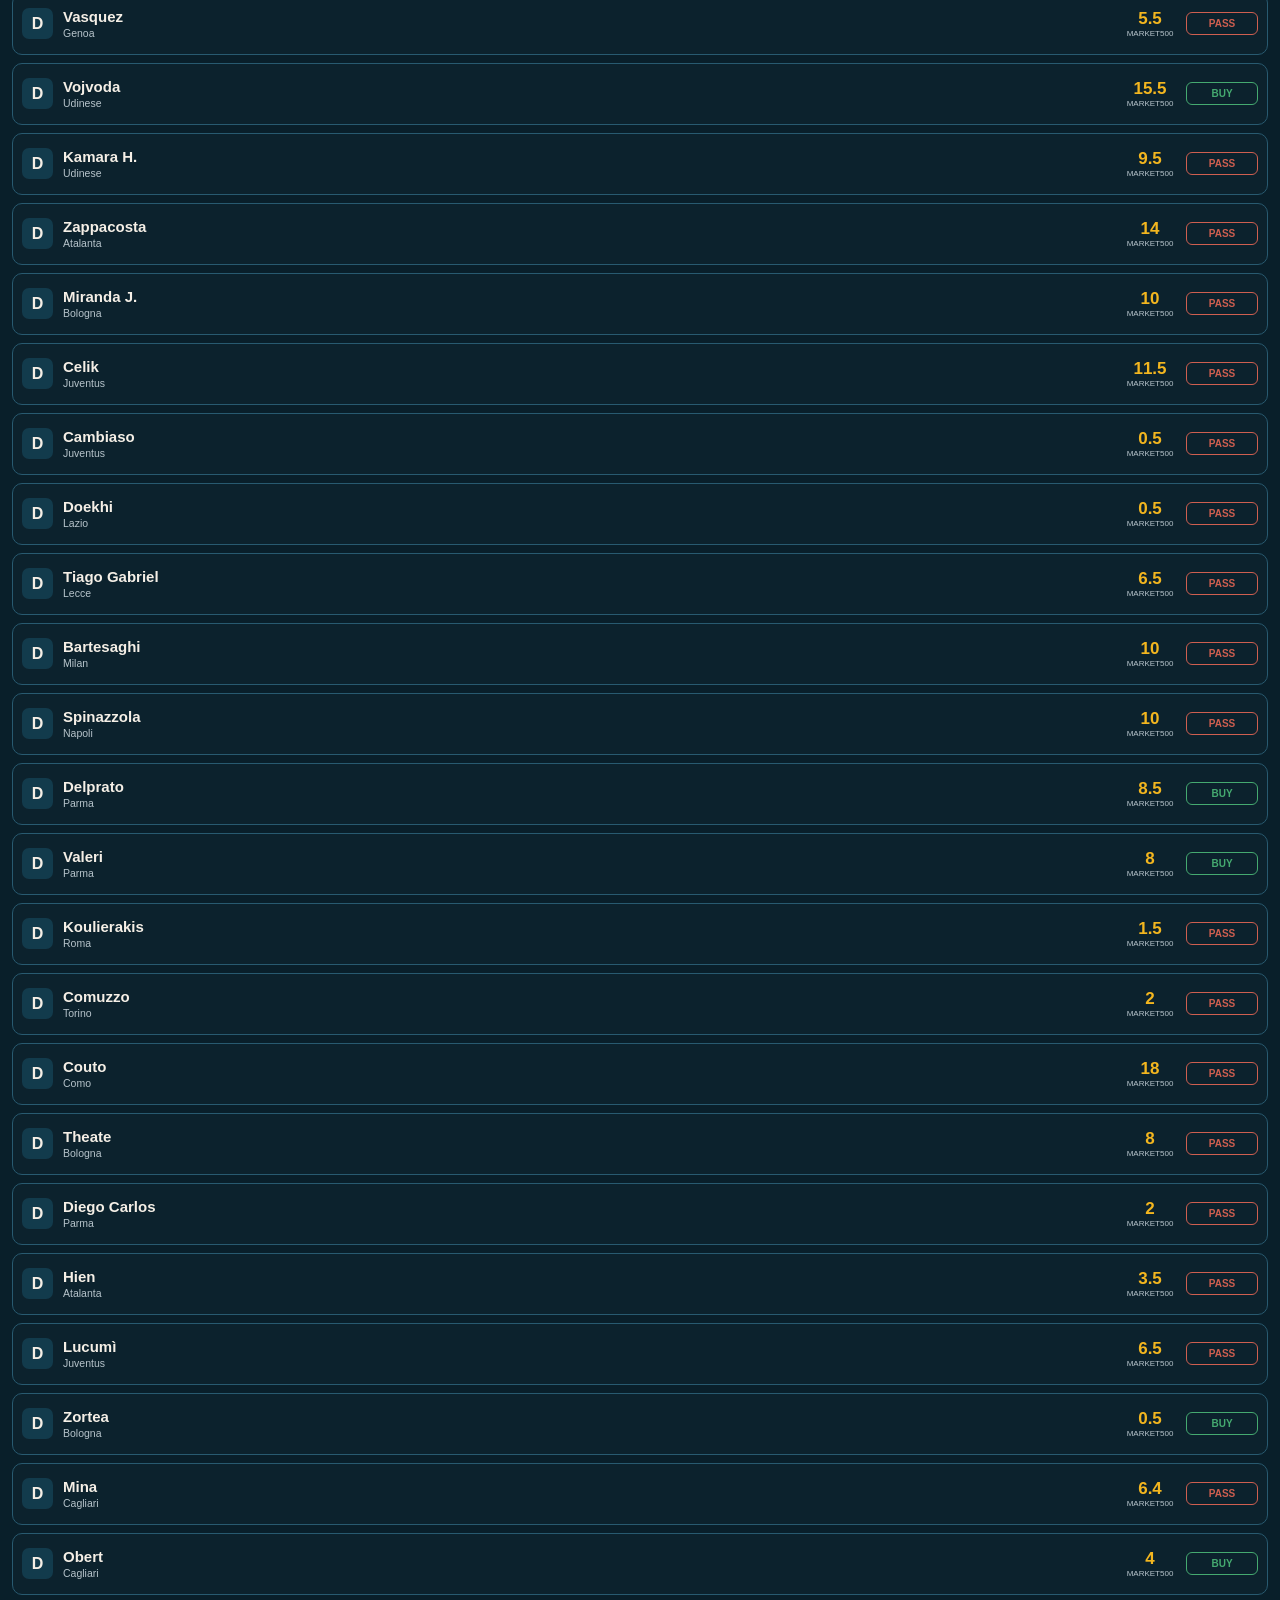
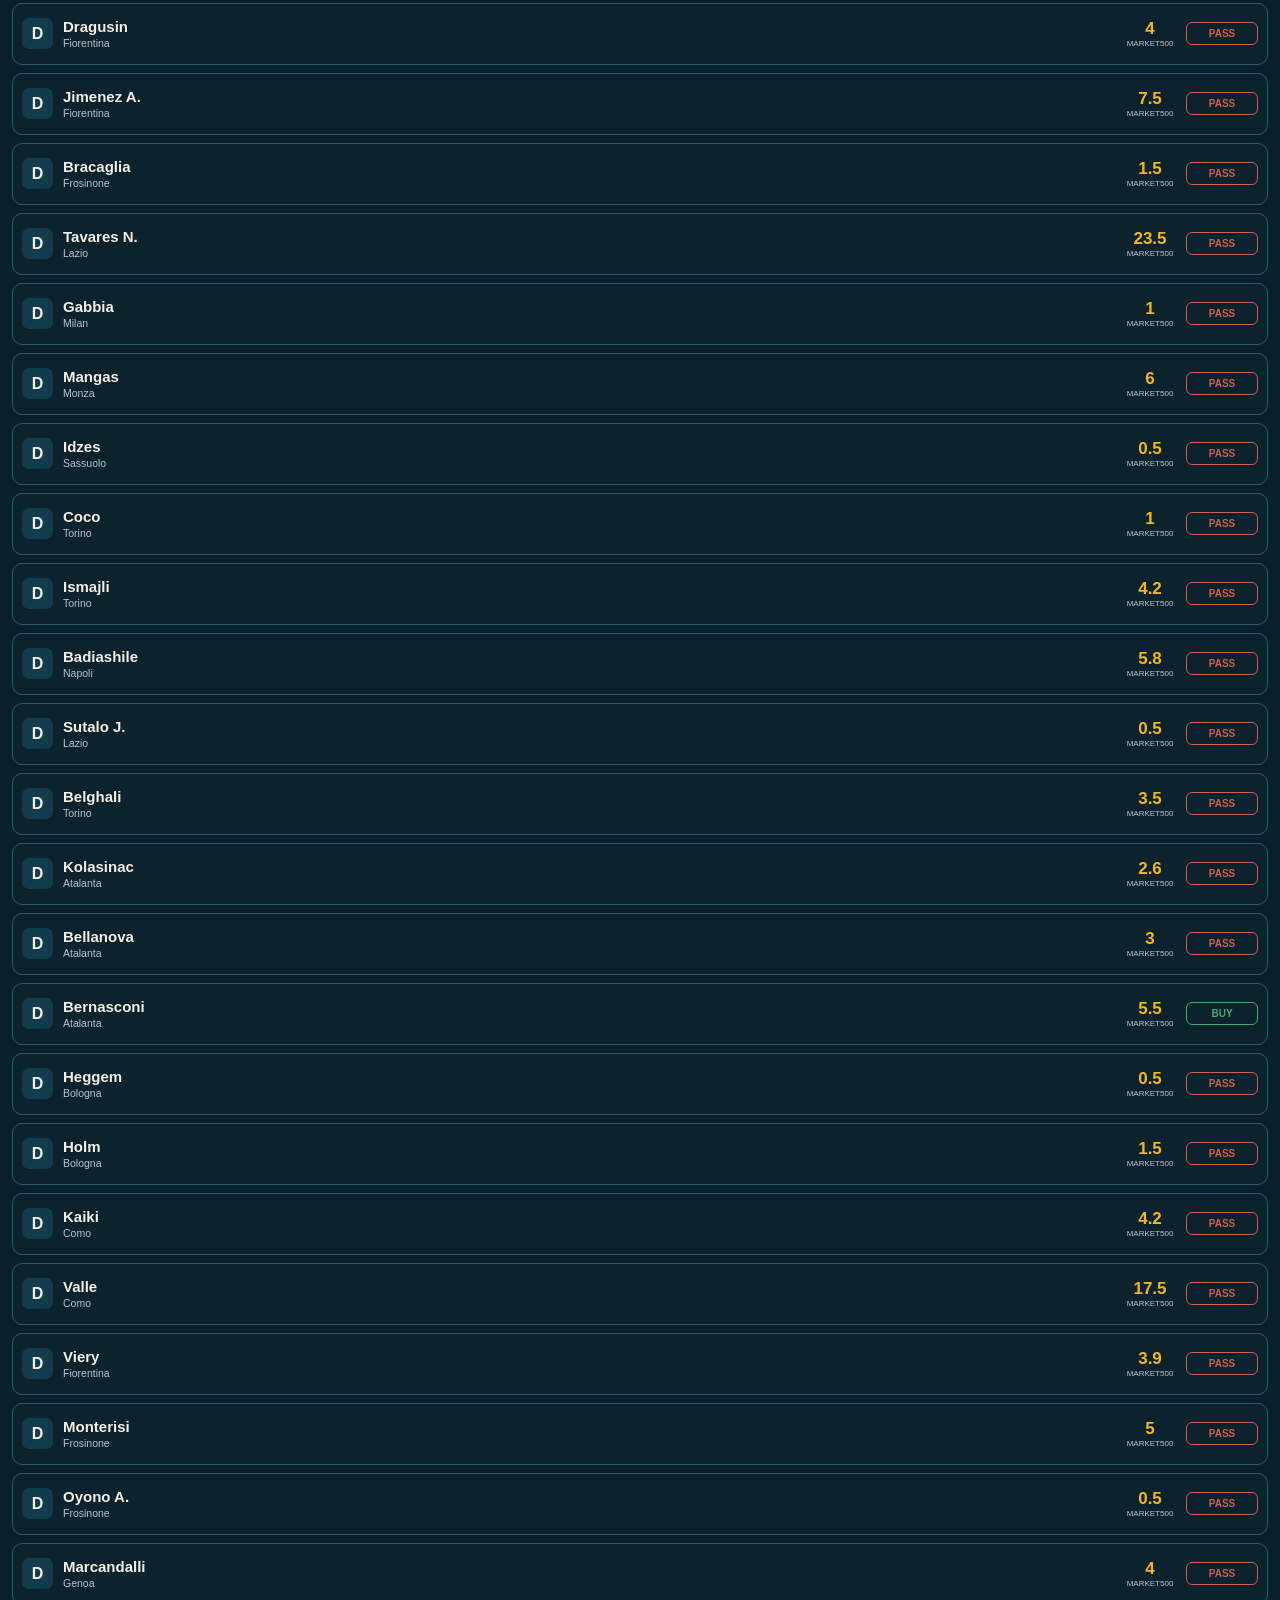
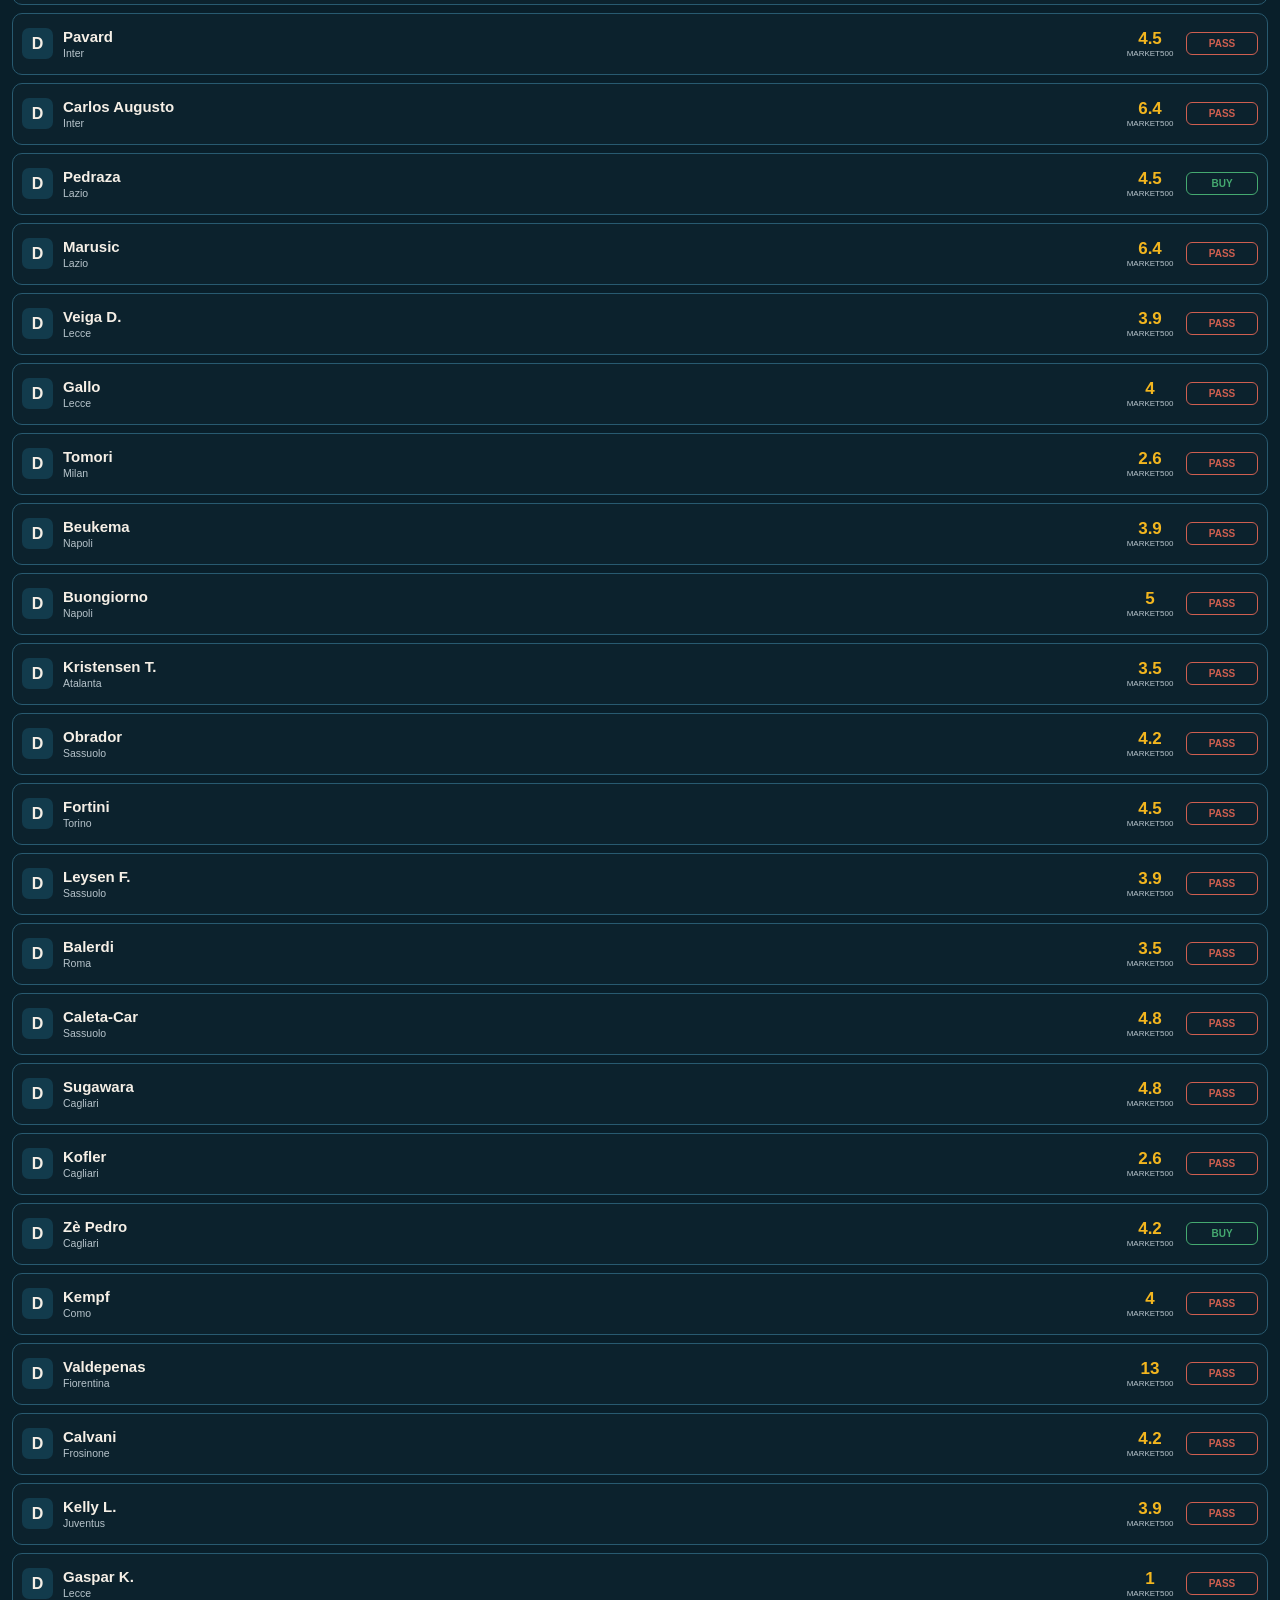
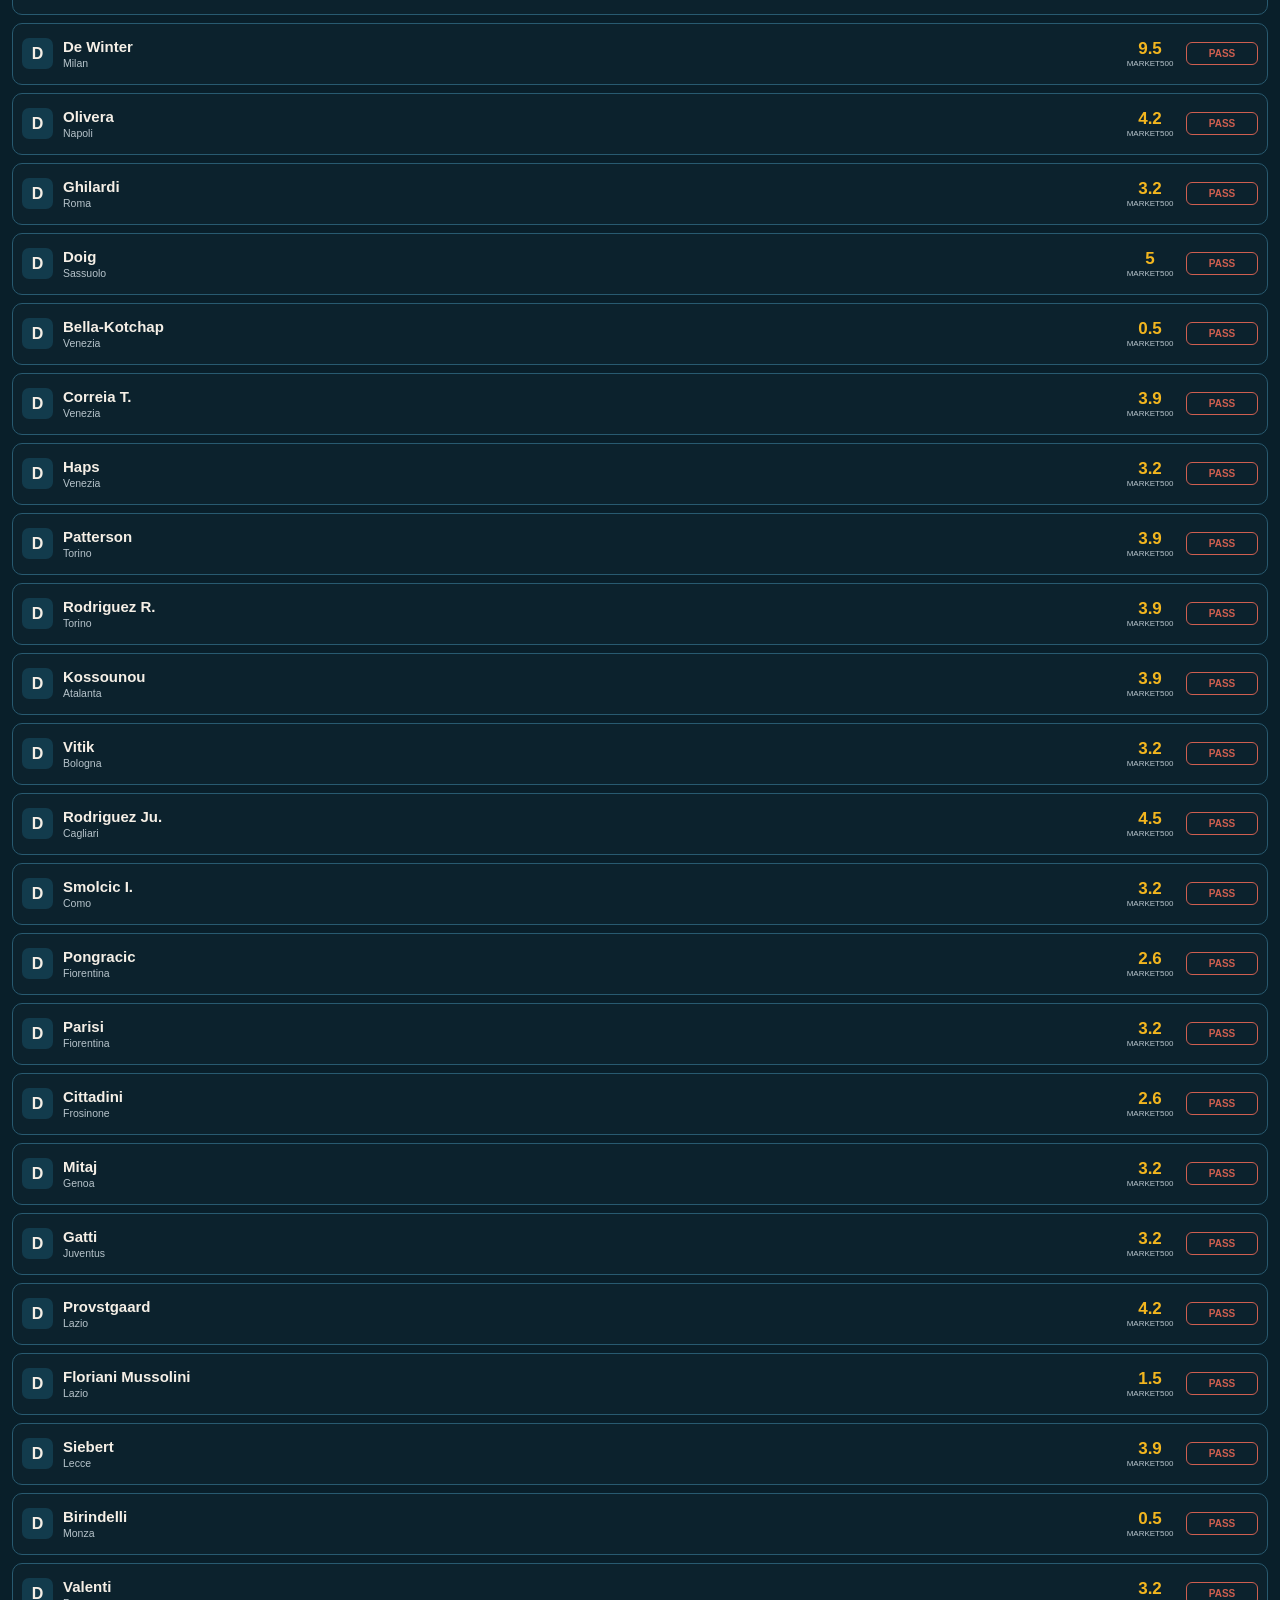
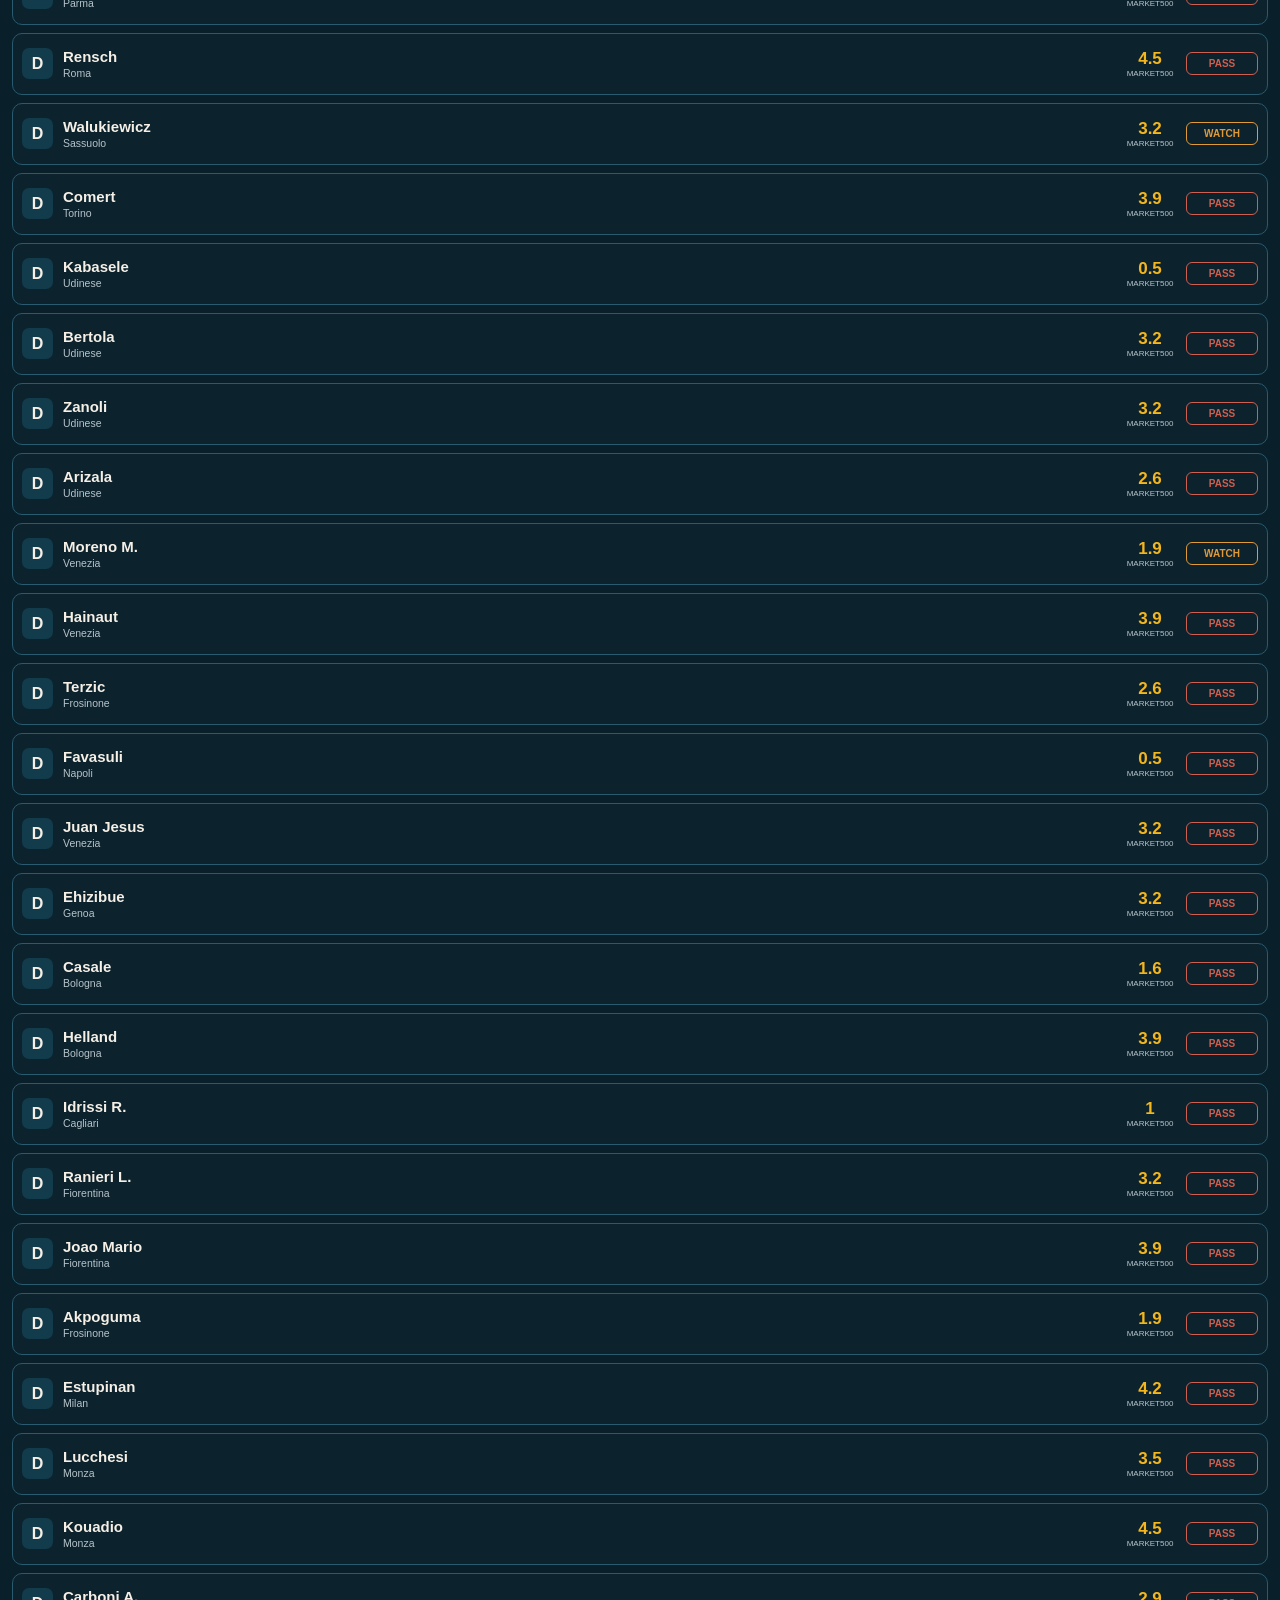
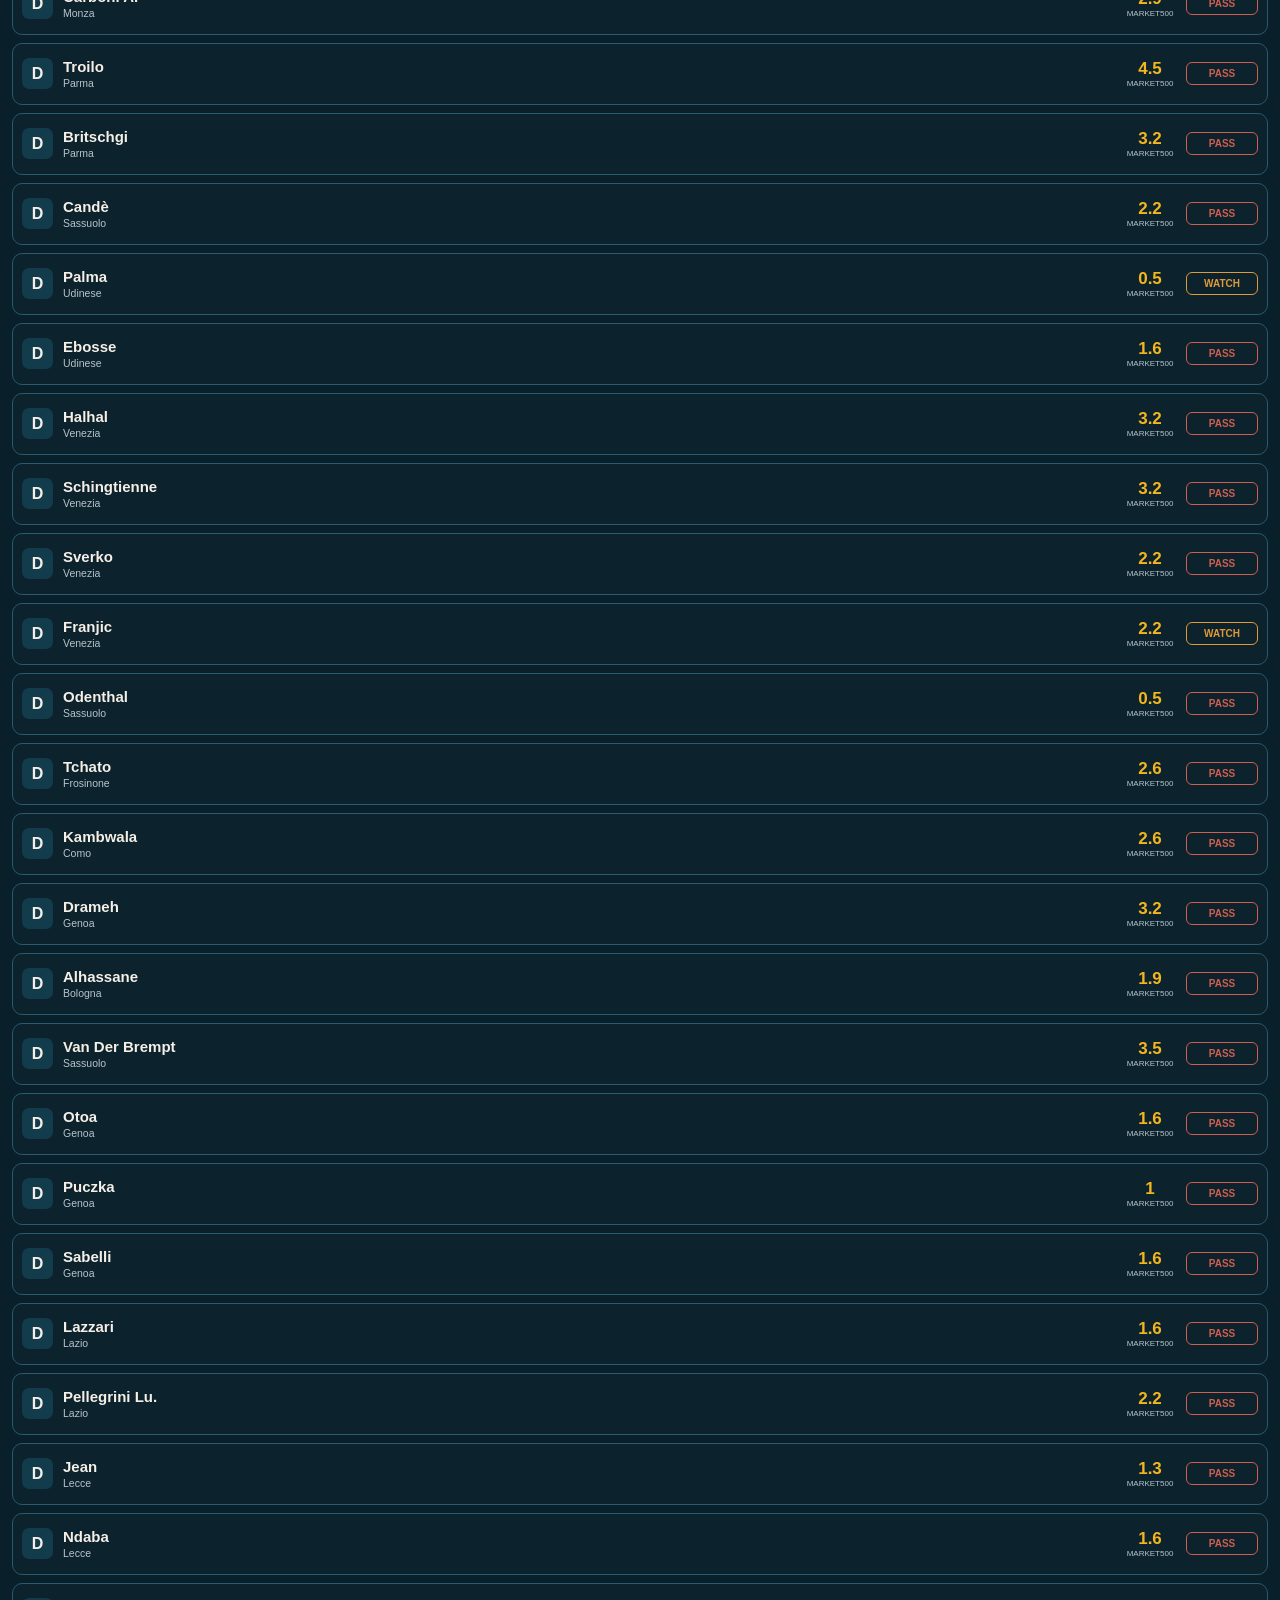
==== commit fc4fc808: "fix: render medical-adjusted decision risk and max live" ====
--- a/dashboard-rc6.html
+++ b/dashboard-rc6.html
@@ -83,10 +83,10 @@
    <span class="role">${esc(x.role)}</span>
    <span class="who"><b>${esc(x.name)}</b><small>${esc(x.team)}</small></span>
    <span class="price"><b>${x.market}</b><small>MARKET500</small></span>
-   <span class="dec ${esc(x.decision)}">${esc(x.decision)}</span>
+   <span class="dec ${esc(x.adjDecision)}">${esc(x.adjDecision)}</span>
   </summary>
   <div class="detail">
-   <div class="grid"><div><span>FOS V2</span><b>${x.fos}</b></div><div><span>Risk</span><b>${x.risk}</b></div><div><span>MAX LIVE</span><b>${x.max}</b></div></div>
+   <div class="grid"><div><span>FOS V2</span><b>${x.fos}</b></div><div><span>Risk</span><b>${x.adjRisk}</b></div><div><span>MAX LIVE</span><b>${x.adjMax}</b></div></div>
    <div class="pivots"><div class="pivot"><b>ALT 1 · ${esc(x.a1)}</b><small>MAX ${x.a1max}</small></div><div class="pivot"><b>ALT 2 · ${esc(x.a2)}</b><small>MAX ${x.a2max}</small></div></div>
   </div>
  </details>`).join("");
